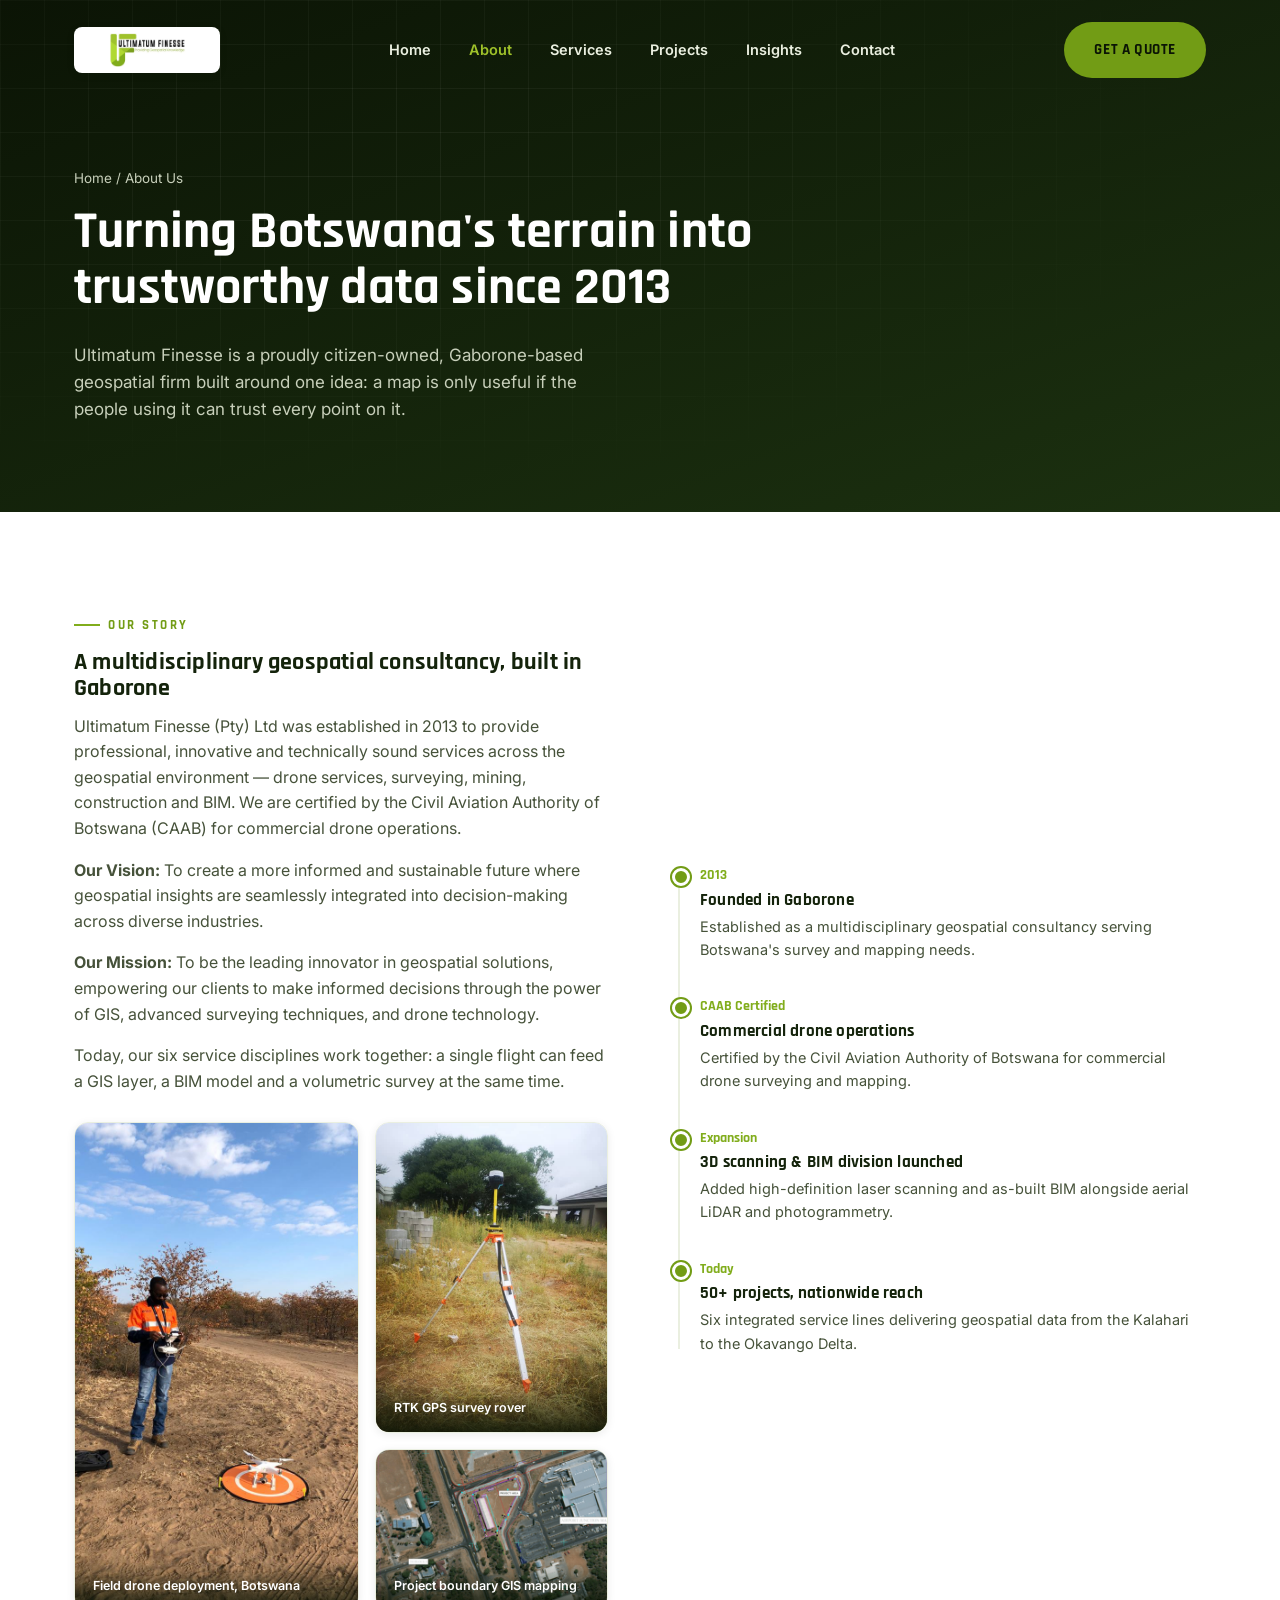
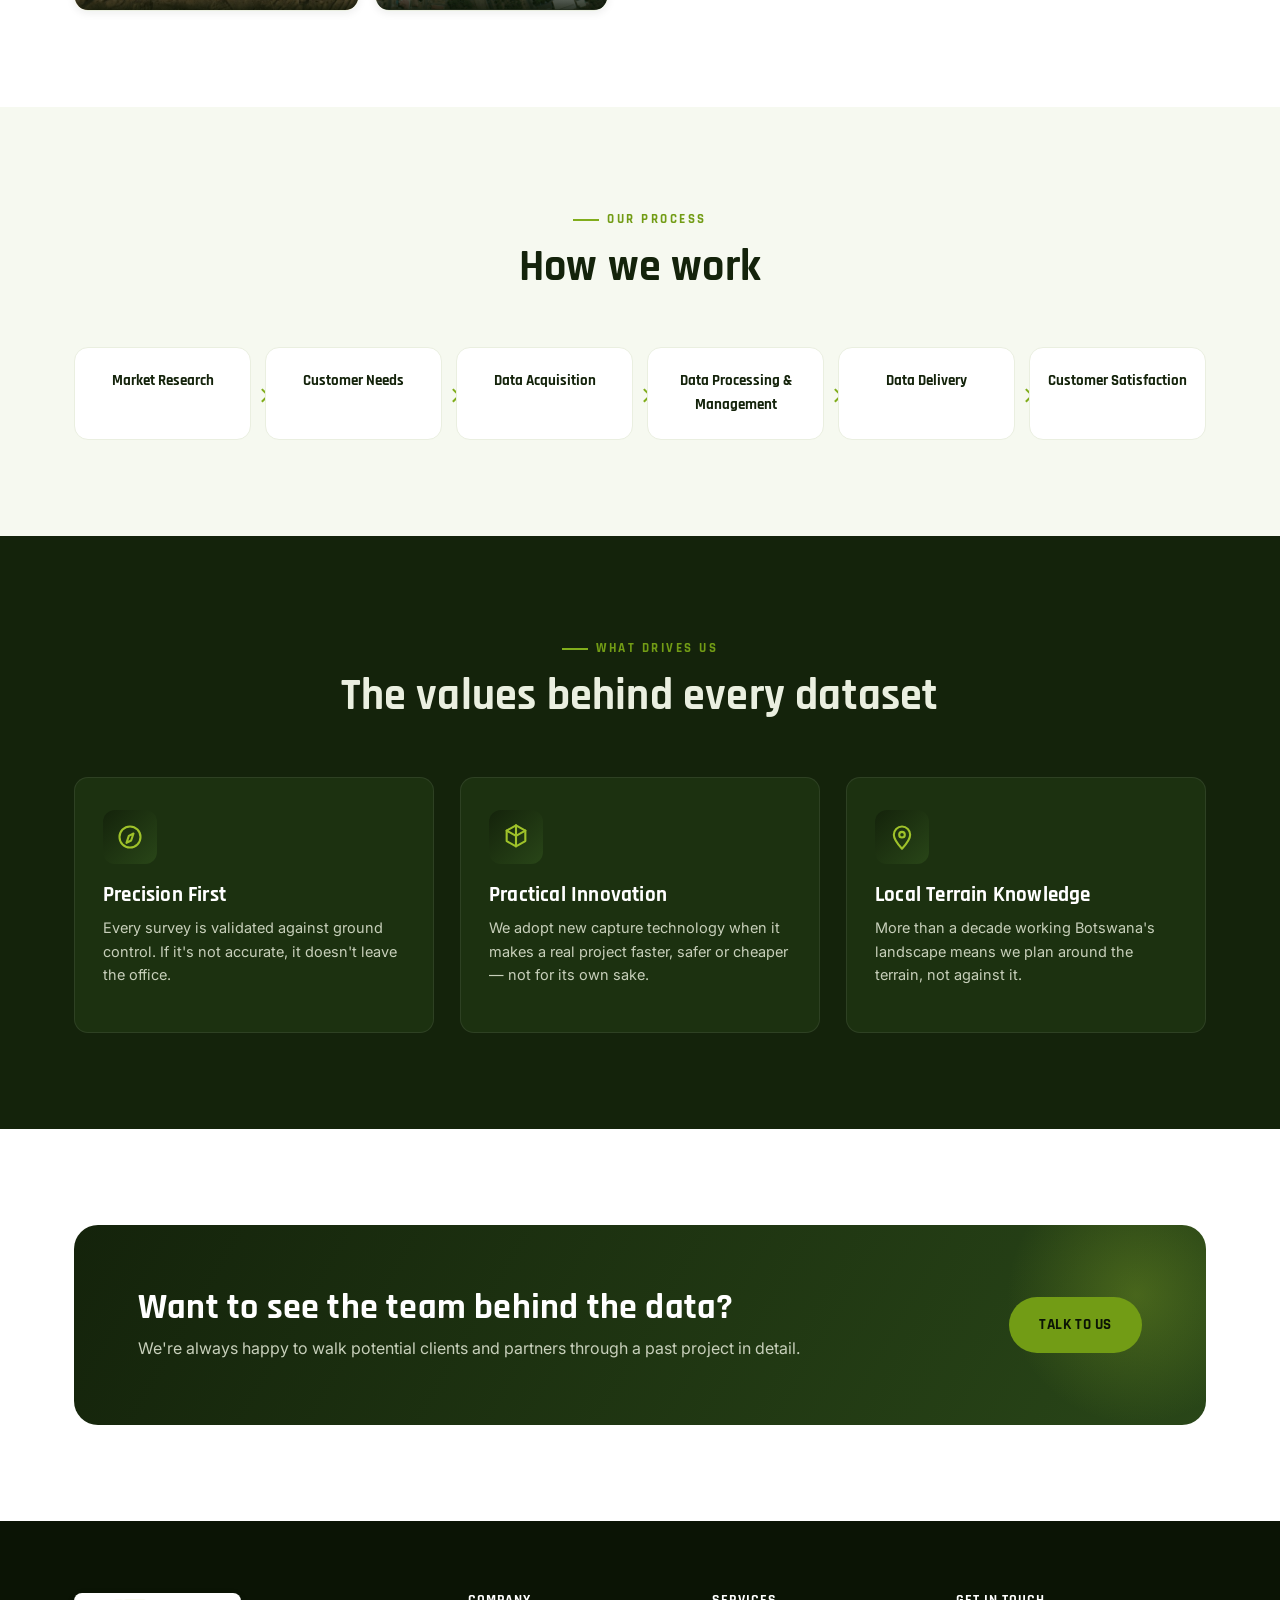
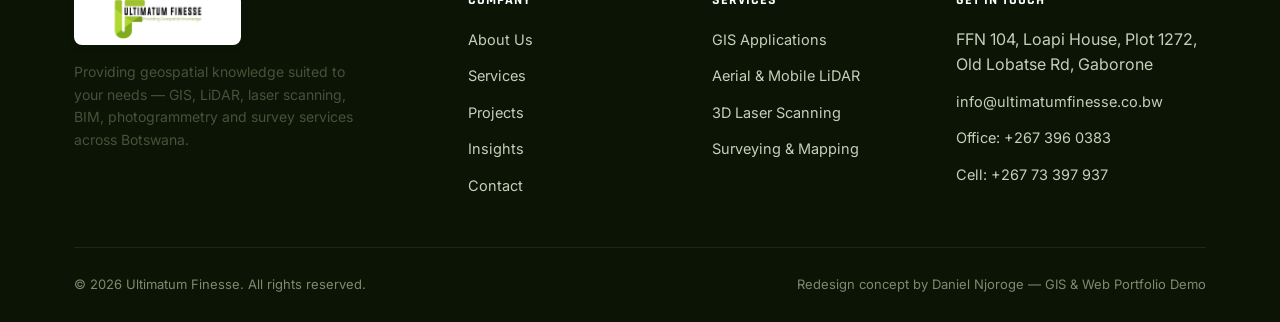
==== about.html @ 8182e6b3 "Rebrand to green/white and replace sample data with real company content - Palette re-mapped to gree" ====
<!DOCTYPE html>
<html lang="en">
<head>
<meta charset="UTF-8">
<meta name="viewport" content="width=device-width, initial-scale=1">
<link rel="icon" href="assets/logo-mark.jpg" type="image/jpeg">
<title>About Us — Ultimatum Finesse</title>
<meta name="description" content="15 years of geospatial expertise in Botswana. Learn about Ultimatum Finesse's mission, values and milestones.">
<link rel="preconnect" href="https://fonts.googleapis.com">
<link href="https://fonts.googleapis.com/css2?family=Rajdhani:wght@600;700&family=Inter:wght@400;500;600;700&display=swap" rel="stylesheet">
<link rel="stylesheet" href="css/style.css">
</head>
<body>

<header class="site-header">
  <div class="container">
    <a href="index.html" class="brand">
      <span class="brand-logo-badge"><img src="assets/logo-full.jpg" alt="Ultimatum Finesse — Providing Geospatial Knowledge"></span>
    </a>
    <nav class="main-nav">
      <ul>
        <li><a href="index.html">Home</a></li>
        <li><a href="about.html" class="active">About</a></li>
        <li><a href="services.html">Services</a></li>
        <li><a href="projects.html">Projects</a></li>
        <li><a href="insights.html">Insights</a></li>
        <li><a href="contact.html">Contact</a></li>
      </ul>
    </nav>
    <div class="header-actions">
      <a href="contact.html" class="btn btn-primary">Get a Quote</a>
      <button class="nav-toggle" aria-label="Toggle menu"><span></span></button>
    </div>
  </div>
</header>

<section class="page-hero">
  <div class="container">
    <div class="breadcrumb"><a href="index.html">Home</a> / About Us</div>
    <h1>Turning Botswana's terrain into trustworthy data since 2013</h1>
    <p>Ultimatum Finesse is a proudly citizen-owned, Gaborone-based geospatial firm built around one idea: a map is only useful if the people using it can trust every point on it.</p>
  </div>
</section>

<section class="section">
  <div class="container">
    <div class="about-grid">
      <div class="reveal">
        <div class="eyebrow">Our Story</div>
        <h2>A multidisciplinary geospatial consultancy, built in Gaborone</h2>
        <p>Ultimatum Finesse (Pty) Ltd was established in 2013 to provide professional, innovative and technically sound services across the geospatial environment — drone services, surveying, mining, construction and BIM. We are certified by the Civil Aviation Authority of Botswana (CAAB) for commercial drone operations.</p>
        <p><strong>Our Vision:</strong> To create a more informed and sustainable future where geospatial insights are seamlessly integrated into decision-making across diverse industries.</p>
        <p><strong>Our Mission:</strong> To be the leading innovator in geospatial solutions, empowering our clients to make informed decisions through the power of GIS, advanced surveying techniques, and drone technology.</p>
        <p>Today, our six service disciplines work together: a single flight can feed a GIS layer, a BIM model and a volumetric survey at the same time.</p>
        <div class="about-photo-grid">
          <div class="photo-frame"><img src="assets/drone-services.jpg" alt="Ultimatum Finesse technician preparing a drone survey in the field"><span class="photo-caption">Field drone deployment, Botswana</span></div>
          <div class="photo-frame"><img src="assets/gps-surveying.jpg" alt="RTK GPS survey equipment on site"><span class="photo-caption">RTK GPS survey rover</span></div>
          <div class="photo-frame"><img src="assets/bim-diagram.png" alt="Annotated GIS project boundary map"><span class="photo-caption">Project boundary GIS mapping</span></div>
        </div>
      </div>
      <div class="timeline reveal">
        <div class="timeline-item">
          <div class="timeline-year">2013</div>
          <h4>Founded in Gaborone</h4>
          <p>Established as a multidisciplinary geospatial consultancy serving Botswana's survey and mapping needs.</p>
        </div>
        <div class="timeline-item">
          <div class="timeline-year">CAAB Certified</div>
          <h4>Commercial drone operations</h4>
          <p>Certified by the Civil Aviation Authority of Botswana for commercial drone surveying and mapping.</p>
        </div>
        <div class="timeline-item">
          <div class="timeline-year">Expansion</div>
          <h4>3D scanning &amp; BIM division launched</h4>
          <p>Added high-definition laser scanning and as-built BIM alongside aerial LiDAR and photogrammetry.</p>
        </div>
        <div class="timeline-item">
          <div class="timeline-year">Today</div>
          <h4>50+ projects, nationwide reach</h4>
          <p>Six integrated service lines delivering geospatial data from the Kalahari to the Okavango Delta.</p>
        </div>
      </div>
    </div>
  </div>
</section>

<section class="section section--alt">
  <div class="container">
    <div class="section-head center reveal">
      <div class="eyebrow" style="justify-content:center">Our Process</div>
      <h2>How we work</h2>
    </div>
    <div class="process-strip reveal">
      <div class="process-step">Market Research</div>
      <div class="process-step">Customer Needs</div>
      <div class="process-step">Data Acquisition</div>
      <div class="process-step">Data Processing &amp; Management</div>
      <div class="process-step">Data Delivery</div>
      <div class="process-step">Customer Satisfaction</div>
    </div>
  </div>
</section>

<section class="section section--dark">
  <div class="container">
    <div class="section-head center reveal">
      <div class="eyebrow" style="justify-content:center">What Drives Us</div>
      <h2>The values behind every dataset</h2>
    </div>
    <div class="services-grid reveal">
      <div class="service-card" style="background:var(--navy-800); border-color:rgba(255,255,255,0.08);">
        <div class="service-icon"><svg viewBox="0 0 24 24" fill="none" stroke="currentColor" stroke-width="1.8" stroke-linecap="round" stroke-linejoin="round"><circle cx="12" cy="12" r="9"/><path d="M15 9l-2 6-4 2 2-6z"/></svg></div>
        <h3 style="color:#fff">Precision First</h3>
        <p style="color:var(--slate-300)">Every survey is validated against ground control. If it's not accurate, it doesn't leave the office.</p>
      </div>
      <div class="service-card" style="background:var(--navy-800); border-color:rgba(255,255,255,0.08);">
        <div class="service-icon"><svg viewBox="0 0 24 24" fill="none" stroke="currentColor" stroke-width="1.8" stroke-linecap="round" stroke-linejoin="round"><path d="M12 2l8 4.5v9L12 20l-8-4.5v-9z"/><path d="M12 2v18M4 6.5l8 4.5 8-4.5"/></svg></div>
        <h3 style="color:#fff">Practical Innovation</h3>
        <p style="color:var(--slate-300)">We adopt new capture technology when it makes a real project faster, safer or cheaper — not for its own sake.</p>
      </div>
      <div class="service-card" style="background:var(--navy-800); border-color:rgba(255,255,255,0.08);">
        <div class="service-icon"><svg viewBox="0 0 24 24" fill="none" stroke="currentColor" stroke-width="1.8" stroke-linecap="round" stroke-linejoin="round"><path d="M12 22s7-7.58 7-12a7 7 0 1 0-14 0c0 4.42 7 12 7 12z"/><circle cx="12" cy="10" r="2.4"/></svg></div>
        <h3 style="color:#fff">Local Terrain Knowledge</h3>
        <p style="color:var(--slate-300)">More than a decade working Botswana's landscape means we plan around the terrain, not against it.</p>
      </div>
    </div>
  </div>
</section>

<section class="section">
  <div class="container">
    <div class="cta-band reveal">
      <div>
        <h2>Want to see the team behind the data?</h2>
        <p>We're always happy to walk potential clients and partners through a past project in detail.</p>
      </div>
      <div class="cta-band-actions">
        <a href="contact.html" class="btn btn-primary">Talk to Us</a>
      </div>
    </div>
  </div>
</section>

<footer class="site-footer">
  <div class="container">
    <div class="footer-grid">
      <div class="footer-brand">
        <a href="index.html" class="brand" style="margin-bottom:16px;">
          <span class="brand-logo-badge"><img src="assets/logo-full.jpg" alt="Ultimatum Finesse — Providing Geospatial Knowledge"></span>
        </a>
        <p>Providing geospatial knowledge suited to your needs — GIS, LiDAR, laser scanning, BIM, photogrammetry and survey services across Botswana.</p>
      </div>
      <div class="footer-col">
        <h4>Company</h4>
        <ul>
          <li><a href="about.html">About Us</a></li>
          <li><a href="services.html">Services</a></li>
          <li><a href="projects.html">Projects</a></li>
          <li><a href="insights.html">Insights</a></li>
          <li><a href="contact.html">Contact</a></li>
        </ul>
      </div>
      <div class="footer-col">
        <h4>Services</h4>
        <ul>
          <li><a href="services.html#gis">GIS Applications</a></li>
          <li><a href="services.html#lidar">Aerial &amp; Mobile LiDAR</a></li>
          <li><a href="services.html#scan3d">3D Laser Scanning</a></li>
          <li><a href="services.html#survey">Surveying &amp; Mapping</a></li>
        </ul>
      </div>
      <div class="footer-col">
        <h4>Get in Touch</h4>
        <ul>
          <li>FFN 104, Loapi House, Plot 1272,<br>Old Lobatse Rd, Gaborone</li>
          <li><a href="mailto:info@ultimatumfinesse.co.bw">info@ultimatumfinesse.co.bw</a></li>
          <li><a href="tel:+2673960383">Office: +267 396 0383</a></li>
          <li><a href="tel:+26773397937">Cell: +267 73 397 937</a></li>
        </ul>
      </div>
    </div>
    <div class="footer-bottom">
      <span>&copy; 2026 Ultimatum Finesse. All rights reserved.</span>
      <span>Redesign concept by Daniel Njoroge — GIS &amp; Web Portfolio Demo</span>
    </div>
  </div>
</footer>

<script src="js/main.js"></script>
</body>
</html>
---- css/style.css ----
/* ============================================================
   Ultimatum Finesse — Redesign
   Design system: navy / emerald / amber, Rajdhani + Inter
   ============================================================ */

:root {
  /* Brand palette: greens sampled from the Ultimatum Finesse logo
     (#81ad1c / #9fc22a / #b0d932) on a white base. Token names kept
     from the first iteration so components don't need re-wiring. */
  --navy-950: #0b1405;
  --navy-900: #14230b;
  --navy-800: #1c3110;
  --navy-700: #294618;
  --navy-600: #375c21;
  --emerald-500: #729c15;
  --emerald-400: #9fc22a;
  --emerald-300: #cfe873;
  --amber-500: #81ad1c;
  --amber-400: #b0d932;
  --slate-50: #f6f9f0;
  --slate-100: #eaefe0;
  --slate-300: #c7cfba;
  --slate-500: #7e8a6e;
  --slate-700: #46523a;
  --white: #ffffff;

  --font-display: "Rajdhani", sans-serif;
  --font-body: "Inter", sans-serif;

  --shadow-sm: 0 2px 8px rgba(11, 20, 5, 0.08);
  --shadow-md: 0 8px 30px rgba(11, 20, 5, 0.12);
  --shadow-lg: 0 20px 60px rgba(11, 20, 5, 0.22);

  --radius: 14px;
  --container: 1180px;
}

* { box-sizing: border-box; }
html { scroll-behavior: smooth; }

body {
  margin: 0;
  font-family: var(--font-body);
  color: var(--navy-900);
  background: var(--white);
  line-height: 1.6;
  -webkit-font-smoothing: antialiased;
}

h1, h2, h3, h4, .display {
  font-family: var(--font-display);
  font-weight: 700;
  line-height: 1.08;
  margin: 0 0 0.5em;
  letter-spacing: 0.2px;
}

p { margin: 0 0 1em; color: var(--slate-700); }
a { color: inherit; text-decoration: none; }
img { max-width: 100%; display: block; }
ul { padding: 0; margin: 0; list-style: none; }
button { font-family: inherit; cursor: pointer; }

.container {
  width: 100%;
  max-width: var(--container);
  margin: 0 auto;
  padding: 0 24px;
}

.eyebrow {
  display: inline-flex;
  align-items: center;
  gap: 8px;
  font-family: var(--font-display);
  font-weight: 700;
  font-size: 13px;
  letter-spacing: 2.5px;
  text-transform: uppercase;
  color: var(--emerald-500);
  margin-bottom: 14px;
}
.eyebrow::before {
  content: "";
  width: 26px;
  height: 2px;
  background: var(--amber-500);
  display: inline-block;
}

.section {
  padding: 96px 0;
}
.section--tight { padding: 64px 0; }
.section--dark {
  background: var(--navy-900);
  color: var(--slate-100);
}
.section--dark p { color: var(--slate-300); }
.section--alt { background: var(--slate-50); }

.section-head {
  max-width: 640px;
  margin-bottom: 56px;
}
.section-head.center { margin-left: auto; margin-right: auto; text-align: center; }
.section-head h2 { font-size: clamp(30px, 3.6vw, 44px); }

/* Buttons */
.btn {
  display: inline-flex;
  align-items: center;
  gap: 10px;
  padding: 14px 28px;
  border-radius: 999px;
  font-family: var(--font-display);
  font-weight: 700;
  font-size: 15px;
  letter-spacing: 0.6px;
  text-transform: uppercase;
  border: 2px solid transparent;
  transition: all 0.25s ease;
  white-space: nowrap;
}
.btn-primary {
  background: var(--emerald-500);
  color: var(--navy-950);
}
.btn-primary:hover { background: var(--amber-500); transform: translateY(-2px); box-shadow: var(--shadow-md); }
.btn-outline {
  border-color: rgba(255,255,255,0.35);
  color: var(--white);
}
.btn-outline:hover { border-color: var(--emerald-400); color: var(--emerald-400); }
.btn-dark {
  border-color: var(--navy-900);
  color: var(--navy-900);
}
.btn-dark:hover { background: var(--navy-900); color: var(--white); }
.btn-block { width: 100%; justify-content: center; }
.btn svg { width: 18px; height: 18px; }

/* ============ HEADER ============ */
.site-header {
  position: fixed;
  top: 0;
  left: 0;
  right: 0;
  z-index: 1000;
  padding: 22px 0;
  transition: all 0.3s ease;
}
.site-header.is-scrolled {
  background: rgba(20, 35, 11, 0.92);
  backdrop-filter: blur(10px);
  padding: 14px 0;
  box-shadow: 0 4px 24px rgba(0,0,0,0.18);
}
.site-header .container {
  display: flex;
  align-items: center;
  justify-content: space-between;
}
.brand {
  display: flex;
  align-items: center;
  gap: 12px;
  font-family: var(--font-display);
  color: var(--white);
  font-size: 22px;
  font-weight: 700;
  letter-spacing: 0.5px;
}
.brand-mark {
  width: 42px;
  height: 42px;
  border-radius: 10px;
  background: linear-gradient(135deg, var(--emerald-400), var(--navy-700));
  display: flex;
  align-items: center;
  justify-content: center;
}
.brand-mark svg { width: 24px; height: 24px; }
.brand-logo-badge {
  background: var(--white);
  border-radius: 8px;
  padding: 6px 12px;
  display: flex;
  align-items: center;
  box-shadow: var(--shadow-sm);
}
.brand-logo-badge img { height: 34px; width: auto; display: block; }
.footer-brand .brand-logo-badge img { height: 40px; }
.brand span.sub {
  display: block;
  font-family: var(--font-body);
  font-weight: 500;
  font-size: 10.5px;
  letter-spacing: 1.6px;
  text-transform: uppercase;
  color: var(--emerald-300);
}

.main-nav ul { display: flex; gap: 6px; align-items: center; }
.main-nav a {
  color: var(--slate-100);
  font-weight: 600;
  font-size: 14.5px;
  padding: 10px 16px;
  border-radius: 8px;
  transition: color 0.2s, background 0.2s;
}
.main-nav a:hover { color: var(--emerald-400); background: rgba(255,255,255,0.06); }
.main-nav a.active { color: var(--emerald-400); }

.header-actions { display: flex; align-items: center; gap: 18px; }
.nav-toggle {
  display: none;
  background: none;
  border: none;
  width: 40px;
  height: 40px;
  position: relative;
}
.nav-toggle span, .nav-toggle::before, .nav-toggle::after {
  content: "";
  position: absolute;
  left: 9px;
  right: 9px;
  height: 2px;
  background: var(--white);
  transition: 0.25s ease;
}
.nav-toggle::before { top: 13px; }
.nav-toggle span { top: 19px; }
.nav-toggle::after { top: 25px; }
.nav-toggle.is-open::before { top: 19px; transform: rotate(45deg); }
.nav-toggle.is-open::after { top: 19px; transform: rotate(-45deg); }
.nav-toggle.is-open span { opacity: 0; }

/* ============ HERO ============ */
.hero {
  position: relative;
  min-height: 100vh;
  display: flex;
  align-items: center;
  background: radial-gradient(circle at 82% 18%, rgba(159,194,42,0.22), transparent 45%),
              radial-gradient(circle at 8% 90%, rgba(176,217,50,0.12), transparent 40%),
              linear-gradient(160deg, var(--navy-950) 0%, var(--navy-900) 55%, var(--navy-800) 100%);
  color: var(--white);
  overflow: hidden;
  padding-top: 120px;
}
.hero::before {
  content: "";
  position: absolute;
  inset: 0;
  background-image:
    linear-gradient(rgba(255,255,255,0.045) 1px, transparent 1px),
    linear-gradient(90deg, rgba(255,255,255,0.045) 1px, transparent 1px);
  background-size: 44px 44px;
  mask-image: radial-gradient(ellipse at 60% 40%, black 10%, transparent 72%);
  pointer-events: none;
}
.hero-grid {
  position: relative;
  z-index: 1;
  display: grid;
  grid-template-columns: 1.1fr 0.9fr;
  gap: 48px;
  align-items: center;
  padding-bottom: 64px;
}
.hero h1 {
  font-size: clamp(38px, 5.2vw, 68px);
  margin-bottom: 22px;
}
.hero h1 .accent { color: var(--emerald-400); }
.hero-lede {
  font-size: 18px;
  color: var(--slate-300);
  max-width: 520px;
  margin-bottom: 34px;
}
.hero-actions { display: flex; gap: 16px; flex-wrap: wrap; margin-bottom: 44px; }
.hero-badges { display: flex; gap: 28px; flex-wrap: wrap; }
.hero-badge { display: flex; align-items: center; gap: 10px; font-size: 13.5px; color: var(--slate-300); }
.hero-badge svg { width: 20px; height: 20px; color: var(--emerald-400); flex-shrink: 0; }

.hero-panel {
  position: relative;
  border-radius: 20px;
  overflow: hidden;
  border: 1px solid rgba(255,255,255,0.12);
  box-shadow: var(--shadow-lg);
  background: var(--navy-800);
}
.hero-panel .map-embed { height: 460px; }
.hero-panel-tag {
  position: absolute;
  top: 16px;
  left: 16px;
  z-index: 500;
  background: rgba(11,20,5,0.78);
  backdrop-filter: blur(6px);
  color: var(--white);
  font-family: var(--font-display);
  font-weight: 700;
  font-size: 12.5px;
  letter-spacing: 1.2px;
  text-transform: uppercase;
  padding: 8px 14px;
  border-radius: 999px;
  display: flex;
  align-items: center;
  gap: 8px;
}
.pulse-dot {
  width: 8px; height: 8px; border-radius: 50%; background: var(--emerald-400);
  box-shadow: 0 0 0 0 rgba(176,217,50,0.7);
  animation: pulse 1.8s infinite;
}
@keyframes pulse {
  0% { box-shadow: 0 0 0 0 rgba(176,217,50,0.6); }
  70% { box-shadow: 0 0 0 10px rgba(176,217,50,0); }
  100% { box-shadow: 0 0 0 0 rgba(176,217,50,0); }
}

/* ============ STATS ============ */
.stats-bar {
  background: var(--navy-800);
  border-top: 1px solid rgba(255,255,255,0.08);
  color: var(--white);
}
.stats-grid {
  display: grid;
  grid-template-columns: repeat(4, 1fr);
  gap: 24px;
  padding: 44px 0;
}
.stat { text-align: center; }
.stat-num {
  font-family: var(--font-display);
  font-size: clamp(32px, 4vw, 46px);
  font-weight: 700;
  color: var(--emerald-400);
}
.stat-label {
  font-size: 13px;
  letter-spacing: 0.8px;
  text-transform: uppercase;
  color: var(--slate-300);
  font-weight: 600;
}

/* ============ SERVICES GRID ============ */
.services-grid {
  display: grid;
  grid-template-columns: repeat(3, 1fr);
  gap: 26px;
}
.service-card {
  background: var(--white);
  border: 1px solid var(--slate-100);
  border-radius: var(--radius);
  padding: 32px 28px;
  transition: transform 0.25s ease, box-shadow 0.25s ease, border-color 0.25s ease;
}
.service-card:hover {
  transform: translateY(-6px);
  box-shadow: var(--shadow-md);
  border-color: transparent;
}
.service-icon {
  width: 54px;
  height: 54px;
  border-radius: 12px;
  background: linear-gradient(135deg, var(--navy-900), var(--navy-700));
  display: flex;
  align-items: center;
  justify-content: center;
  margin-bottom: 20px;
}
.service-icon svg { width: 28px; height: 28px; color: var(--emerald-400); }
.service-card h3 { font-size: 21px; margin-bottom: 10px; }
.service-card p { font-size: 14.5px; margin-bottom: 14px; }
.tag-row { display: flex; flex-wrap: wrap; gap: 6px; }
.tag {
  font-size: 11.5px;
  font-weight: 600;
  padding: 4px 10px;
  border-radius: 999px;
  background: var(--slate-100);
  color: var(--slate-700);
}
.service-link {
  display: inline-flex;
  align-items: center;
  gap: 6px;
  margin-top: 16px;
  font-family: var(--font-display);
  font-weight: 700;
  font-size: 13.5px;
  letter-spacing: 0.6px;
  text-transform: uppercase;
  color: var(--navy-900);
}
.service-card:hover .service-link { color: var(--emerald-500); }
.service-link svg { width: 15px; height: 15px; transition: transform 0.2s; }
.service-card:hover .service-link svg { transform: translateX(4px); }

/* Detailed service rows (services.html) */
.service-detail {
  display: grid;
  grid-template-columns: 100px 1fr 220px;
  gap: 32px;
  padding: 44px 0;
  border-bottom: 1px solid var(--slate-100);
  align-items: center;
}
.service-detail:last-child { border-bottom: none; }
.service-detail-icon {
  width: 76px;
  height: 76px;
  border-radius: 16px;
  background: var(--navy-900);
  display: flex;
  align-items: center;
  justify-content: center;
}
.service-detail-icon svg { width: 38px; height: 38px; color: var(--emerald-400); }
.service-detail-photo {
  height: 150px;
  border-radius: 12px;
  overflow: hidden;
  border: 1px solid var(--slate-100);
}
.service-detail-photo img { width: 100%; height: 100%; object-fit: cover; display: block; }
.service-detail h3 { font-size: 26px; margin-bottom: 8px; }
.service-detail .index-no {
  font-family: var(--font-display);
  font-size: 13px;
  color: var(--amber-500);
  font-weight: 700;
  letter-spacing: 1px;
}

/* ============ CLIENTS ============ */
.clients-strip {
  display: flex;
  flex-wrap: wrap;
  gap: 14px;
  justify-content: center;
}
.client-chip {
  padding: 14px 26px;
  border-radius: 999px;
  background: var(--white);
  border: 1px solid var(--slate-100);
  font-family: var(--font-display);
  font-weight: 700;
  letter-spacing: 0.5px;
  color: var(--navy-700);
  font-size: 15px;
}
.client-logos {
  display: grid;
  grid-template-columns: repeat(4, 1fr);
  gap: 20px;
}
.client-logo-card {
  height: 110px;
  background: var(--white);
  border: 1px solid var(--slate-100);
  border-radius: var(--radius);
  display: flex;
  align-items: center;
  justify-content: center;
  padding: 20px 24px;
  transition: transform 0.25s ease, box-shadow 0.25s ease;
}
.client-logo-card:hover { transform: translateY(-4px); box-shadow: var(--shadow-md); }
.client-logo-card img {
  max-width: 100%;
  max-height: 100%;
  object-fit: contain;
}

/* ============ REAL PHOTOGRAPHY ============ */
.photo-frame {
  border-radius: var(--radius);
  overflow: hidden;
  border: 1px solid var(--slate-100);
  box-shadow: var(--shadow-sm);
  position: relative;
}
.photo-frame img {
  width: 100%;
  height: 100%;
  object-fit: cover;
  display: block;
}
.photo-caption {
  position: absolute;
  left: 0; right: 0; bottom: 0;
  padding: 14px 18px;
  background: linear-gradient(0deg, rgba(11,20,5,0.85), transparent);
  color: var(--white);
  font-size: 12.5px;
  font-weight: 600;
}

.about-photo-grid {
  display: grid;
  grid-template-columns: 1.1fr 0.9fr;
  gap: 16px;
  margin-top: 28px;
}
.about-photo-grid .photo-frame:first-child { grid-row: span 2; height: 100%; min-height: 340px; }
.about-photo-grid .photo-frame:last-child { height: 162px; }

.gallery-grid {
  display: grid;
  grid-template-columns: repeat(4, 1fr);
  gap: 18px;
}
.gallery-grid .photo-frame { aspect-ratio: 4 / 3; }

/* ============ PARTNER STORIES ============ */
.partner-stories-grid {
  display: grid;
  grid-template-columns: repeat(2, 1fr);
  gap: 24px;
}
.partner-story-card {
  background: var(--white);
  border: 1px solid var(--slate-100);
  border-radius: var(--radius);
  padding: 32px;
  display: flex;
  gap: 22px;
  transition: transform 0.25s ease, box-shadow 0.25s ease;
}
.partner-story-card:hover { transform: translateY(-4px); box-shadow: var(--shadow-md); }
.partner-story-logo {
  width: 84px;
  height: 84px;
  flex-shrink: 0;
  border-radius: 12px;
  border: 1px solid var(--slate-100);
  display: flex;
  align-items: center;
  justify-content: center;
  padding: 10px;
}
.partner-story-logo img { max-width: 100%; max-height: 100%; object-fit: contain; }
.partner-story-body h3 { font-size: 18px; margin-bottom: 4px; }
.partner-story-sector {
  display: inline-block;
  font-family: var(--font-display);
  font-weight: 700;
  font-size: 11px;
  letter-spacing: 0.8px;
  text-transform: uppercase;
  color: var(--emerald-500);
  margin-bottom: 10px;
}
.partner-story-body p { font-size: 14px; margin: 0; }
.partner-note {
  font-size: 12.5px;
  color: var(--slate-500);
  margin-top: 18px;
}

/* ============ INSIGHTS / BLOG ============ */
.articles-grid {
  display: grid;
  grid-template-columns: repeat(3, 1fr);
  gap: 26px;
}
.article-card {
  background: var(--white);
  border: 1px solid var(--slate-100);
  border-radius: var(--radius);
  overflow: hidden;
  transition: transform 0.25s ease, box-shadow 0.25s ease;
  display: flex;
  flex-direction: column;
}
.article-card:hover { transform: translateY(-6px); box-shadow: var(--shadow-md); }
.article-thumb {
  height: 170px;
  display: flex;
  align-items: center;
  justify-content: center;
  position: relative;
}
.article-thumb svg { width: 40px; height: 40px; color: rgba(255,255,255,0.85); }
.article-body { padding: 26px 26px 28px; }
.article-cat {
  display: inline-block;
  font-family: var(--font-display);
  font-weight: 700;
  font-size: 11.5px;
  letter-spacing: 0.8px;
  text-transform: uppercase;
  color: var(--emerald-500);
  margin-bottom: 10px;
}
.article-card h3 { font-size: 19px; margin-bottom: 10px; }
.article-card p { font-size: 14px; margin-bottom: 16px; }
.article-meta {
  display: flex;
  align-items: center;
  gap: 8px;
  font-size: 12.5px;
  color: var(--slate-500);
  font-weight: 600;
  border-top: 1px solid var(--slate-100);
  padding-top: 14px;
  margin-top: auto;
}
.article-meta svg { width: 14px; height: 14px; }
.article-featured {
  display: grid;
  grid-template-columns: 1.1fr 1fr;
  gap: 40px;
  align-items: center;
  background: var(--navy-900);
  border-radius: 24px;
  padding: 48px;
  margin-bottom: 56px;
  color: var(--white);
}
.article-featured p { color: var(--slate-300); }
.article-featured .photo-frame { height: 320px; }

/* ============ MAP / PROJECTS ============ */
.map-toolbar {
  display: flex;
  flex-wrap: wrap;
  gap: 10px;
  margin-bottom: 22px;
}
.map-filter {
  padding: 9px 18px;
  border-radius: 999px;
  border: 1.5px solid var(--slate-100);
  background: var(--white);
  font-weight: 600;
  font-size: 13.5px;
  color: var(--slate-700);
  transition: all 0.2s ease;
}
.map-filter:hover { border-color: var(--emerald-400); color: var(--navy-900); }
.map-filter.active {
  background: var(--navy-900);
  border-color: var(--navy-900);
  color: var(--white);
}
.map-embed {
  width: 100%;
  height: 560px;
  border-radius: var(--radius);
  overflow: hidden;
  border: 1px solid var(--slate-100);
  box-shadow: var(--shadow-sm);
}
.map-legend {
  display: flex;
  flex-wrap: wrap;
  gap: 18px;
  margin-top: 18px;
  font-size: 13px;
  color: var(--slate-700);
}
.map-legend span { display: flex; align-items: center; gap: 8px; }
.legend-dot { width: 11px; height: 11px; border-radius: 50%; display: inline-block; }

.leaflet-popup-content-wrapper { border-radius: 10px; }
.popup-card { font-family: var(--font-body); min-width: 190px; }
.popup-card .cat {
  font-family: var(--font-display);
  font-size: 11px;
  font-weight: 700;
  letter-spacing: 0.8px;
  text-transform: uppercase;
  color: var(--emerald-500);
  margin-bottom: 4px;
  display: block;
}
.popup-card h4 { margin: 0 0 6px; font-size: 15px; color: var(--navy-900); }
.popup-card p { margin: 0; font-size: 12.5px; color: var(--slate-700); }

/* ============ ABOUT ============ */
.about-grid {
  display: grid;
  grid-template-columns: 1fr 1fr;
  gap: 64px;
  align-items: center;
}
.value-list { display: grid; gap: 20px; margin-top: 8px; }
.value-item { display: flex; gap: 16px; align-items: flex-start; }
.value-icon {
  width: 44px; height: 44px; border-radius: 10px;
  background: var(--slate-100);
  display: flex; align-items: center; justify-content: center;
  flex-shrink: 0;
}
.value-icon svg { width: 22px; height: 22px; color: var(--emerald-500); }
.value-item h4 { margin-bottom: 4px; font-size: 17px; }
.value-item p { font-size: 14.5px; margin: 0; }

.timeline { position: relative; padding-left: 28px; }
.timeline::before {
  content: ""; position: absolute; left: 6px; top: 6px; bottom: 6px; width: 2px;
  background: var(--slate-100);
}
.timeline-item { position: relative; padding-bottom: 34px; }
.timeline-item:last-child { padding-bottom: 0; }
.timeline-item::before {
  content: ""; position: absolute; left: -28px; top: 4px; width: 12px; height: 12px;
  border-radius: 50%; background: var(--emerald-500); border: 3px solid var(--white); box-shadow: 0 0 0 2px var(--emerald-500);
}
.timeline-year { font-family: var(--font-display); font-weight: 700; color: var(--amber-500); font-size: 14px; }
.timeline-item h4 { margin: 4px 0 6px; font-size: 17px; }
.timeline-item p { font-size: 14.5px; margin: 0; }

.process-strip {
  display: grid;
  grid-template-columns: repeat(6, 1fr);
  gap: 14px;
}
.process-step {
  background: var(--white);
  border: 1px solid var(--slate-100);
  border-radius: var(--radius);
  padding: 22px 16px;
  text-align: center;
  font-family: var(--font-display);
  font-weight: 700;
  font-size: 14.5px;
  color: var(--navy-900);
  position: relative;
}
.process-step:not(:last-child)::after {
  content: "";
  position: absolute;
  right: -14px;
  top: 50%;
  transform: translateY(-50%);
  width: 8px;
  height: 8px;
  border-top: 2px solid var(--amber-500);
  border-right: 2px solid var(--amber-500);
  rotate: 45deg;
  display: none;
}
@media (min-width: 981px) {
  .process-step:not(:last-child)::after { display: block; }
}

/* ============ CTA BAND ============ */
.cta-band {
  background: linear-gradient(120deg, var(--navy-900), var(--navy-700));
  color: var(--white);
  border-radius: 24px;
  padding: 64px;
  display: flex;
  align-items: center;
  justify-content: space-between;
  gap: 32px;
  flex-wrap: wrap;
  position: relative;
  overflow: hidden;
}
.cta-band::before {
  content: "";
  position: absolute;
  right: -60px; top: -60px;
  width: 260px; height: 260px;
  border-radius: 50%;
  background: radial-gradient(circle, rgba(159,194,42,0.28), transparent 70%);
}
.cta-band h2 { font-size: clamp(26px, 3vw, 36px); margin-bottom: 8px; }
.cta-band p { color: var(--slate-300); margin: 0; }
.cta-band-actions { display: flex; gap: 14px; position: relative; z-index: 1; }

/* ============ CONTACT ============ */
.contact-grid {
  display: grid;
  grid-template-columns: 0.9fr 1.1fr;
  gap: 56px;
}
.contact-card {
  background: var(--navy-900);
  color: var(--white);
  border-radius: var(--radius);
  padding: 40px;
}
.contact-card h3 { color: var(--white); }
.contact-row { display: flex; gap: 16px; padding: 18px 0; border-bottom: 1px solid rgba(255,255,255,0.1); }
.contact-row:last-of-type { border-bottom: none; }
.contact-row svg { width: 22px; height: 22px; color: var(--emerald-400); flex-shrink: 0; margin-top: 2px; }
.contact-row .label { font-size: 12px; letter-spacing: 1px; text-transform: uppercase; color: var(--slate-300); margin-bottom: 3px; }
.contact-row .value { font-weight: 600; }
.social-row { display: flex; gap: 10px; margin-top: 24px; }
.social-row a {
  width: 38px; height: 38px; border-radius: 50%;
  background: rgba(255,255,255,0.08);
  display: flex; align-items: center; justify-content: center;
  transition: background 0.2s;
}
.social-row a:hover { background: var(--emerald-500); }
.social-row svg { width: 17px; height: 17px; }

.form-field { margin-bottom: 20px; }
.form-field label {
  display: block; font-size: 13px; font-weight: 700; letter-spacing: 0.4px;
  text-transform: uppercase; color: var(--navy-700); margin-bottom: 8px;
}
.form-field input, .form-field textarea, .form-field select {
  width: 100%;
  padding: 13px 16px;
  border-radius: 10px;
  border: 1.5px solid var(--slate-100);
  background: var(--slate-50);
  font-family: inherit;
  font-size: 14.5px;
  color: var(--navy-900);
  transition: border-color 0.2s, background 0.2s;
}
.form-field input:focus, .form-field textarea:focus, .form-field select:focus {
  outline: none;
  border-color: var(--emerald-400);
  background: var(--white);
}
.form-row-2 { display: grid; grid-template-columns: 1fr 1fr; gap: 20px; }
.form-note { font-size: 12.5px; color: var(--slate-500); margin-top: 10px; }
.form-success {
  display: none;
  align-items: center;
  gap: 10px;
  background: rgba(129,173,28,0.1);
  border: 1px solid rgba(129,173,28,0.35);
  color: var(--emerald-500);
  padding: 14px 18px;
  border-radius: 10px;
  font-weight: 600;
  font-size: 14px;
  margin-bottom: 18px;
}
.form-success.show { display: flex; }
.form-success svg { width: 20px; height: 20px; flex-shrink: 0; }

/* ============ FOOTER ============ */
.site-footer {
  background: var(--navy-950);
  color: var(--slate-300);
  padding: 72px 0 28px;
}
.footer-grid {
  display: grid;
  grid-template-columns: 1.4fr 0.8fr 0.8fr 1fr;
  gap: 44px;
  padding-bottom: 48px;
  border-bottom: 1px solid rgba(255,255,255,0.08);
}
.footer-brand p { max-width: 300px; font-size: 14px; }
.footer-col h4 {
  color: var(--white);
  font-size: 14px;
  letter-spacing: 1px;
  text-transform: uppercase;
  margin-bottom: 18px;
}
.footer-col ul { display: grid; gap: 11px; }
.footer-col a { font-size: 14.5px; color: var(--slate-300); transition: color 0.2s; }
.footer-col a:hover { color: var(--emerald-400); }
.footer-bottom {
  display: flex;
  justify-content: space-between;
  align-items: center;
  padding-top: 26px;
  font-size: 13px;
  color: var(--slate-500);
  flex-wrap: wrap;
  gap: 12px;
}

/* ============ PAGE HERO (inner pages) ============ */
.page-hero {
  padding: 168px 0 72px;
  background: linear-gradient(160deg, var(--navy-950), var(--navy-800));
  color: var(--white);
  position: relative;
  overflow: hidden;
}
.page-hero::before {
  content: "";
  position: absolute; inset: 0;
  background-image: linear-gradient(rgba(255,255,255,0.05) 1px, transparent 1px), linear-gradient(90deg, rgba(255,255,255,0.05) 1px, transparent 1px);
  background-size: 44px 44px;
  mask-image: radial-gradient(ellipse at 30% 30%, black 10%, transparent 70%);
}
.page-hero .container { position: relative; z-index: 1; }
.breadcrumb { font-size: 13.5px; color: var(--slate-300); margin-bottom: 14px; }
.breadcrumb a:hover { color: var(--emerald-400); }
.page-hero h1 { font-size: clamp(34px, 4.6vw, 52px); max-width: 720px; }
.page-hero p { max-width: 560px; color: var(--slate-300); font-size: 17px; }

/* ============ REVEAL ANIMATION ============ */
.reveal { opacity: 0; transform: translateY(24px); transition: opacity 0.7s ease, transform 0.7s ease; }
.reveal.in-view { opacity: 1; transform: translateY(0); }

/* ============ RESPONSIVE ============ */
@media (max-width: 980px) {
  .hero-grid { grid-template-columns: 1fr; }
  .hero-panel .map-embed, .hero-panel { height: 340px; }
  .about-grid, .contact-grid { grid-template-columns: 1fr; }
  .services-grid, .articles-grid { grid-template-columns: repeat(2, 1fr); }
  .footer-grid { grid-template-columns: 1fr 1fr; }
  .stats-grid { grid-template-columns: repeat(2, 1fr); }
  .client-logos { grid-template-columns: repeat(3, 1fr); }
  .gallery-grid { grid-template-columns: repeat(2, 1fr); }
  .article-featured { grid-template-columns: 1fr; }
  .service-detail { grid-template-columns: 90px 1fr; }
  .service-detail-photo { grid-column: 1 / -1; order: 3; }
  .process-strip { grid-template-columns: repeat(3, 1fr); }
  .about-photo-grid { grid-template-columns: 1fr 1fr; }
}

@media (max-width: 760px) {
  .main-nav { position: fixed; top: 0; right: 0; height: 100vh; width: 78%; max-width: 320px;
    background: var(--navy-950); padding: 110px 32px 32px; transform: translateX(100%);
    transition: transform 0.3s ease; box-shadow: -12px 0 40px rgba(0,0,0,0.3); }
  .main-nav.is-open { transform: translateX(0); }
  .main-nav ul { flex-direction: column; align-items: flex-start; gap: 4px; width: 100%; }
  .main-nav a { display: block; width: 100%; padding: 14px 10px; }
  .header-actions .btn-primary { display: none; }
  .nav-toggle { display: block; }
  .services-grid, .articles-grid { grid-template-columns: 1fr; }
  .service-detail { grid-template-columns: 1fr; }
  .cta-band { flex-direction: column; text-align: center; padding: 44px 28px; }
  .cta-band-actions { justify-content: center; }
  .form-row-2 { grid-template-columns: 1fr; }
  .footer-grid { grid-template-columns: 1fr; gap: 32px; }
  .section { padding: 64px 0; }
  .client-logos { grid-template-columns: repeat(2, 1fr); }
  .gallery-grid { grid-template-columns: 1fr 1fr; }
  .about-photo-grid { grid-template-columns: 1fr; }
  .about-photo-grid .photo-frame:first-child { min-height: 220px; }
  .process-strip { grid-template-columns: 1fr 1fr; }
  .partner-stories-grid { grid-template-columns: 1fr; }
  .partner-story-card { flex-direction: column; }
  .partner-story-logo { width: 64px; height: 64px; }
}
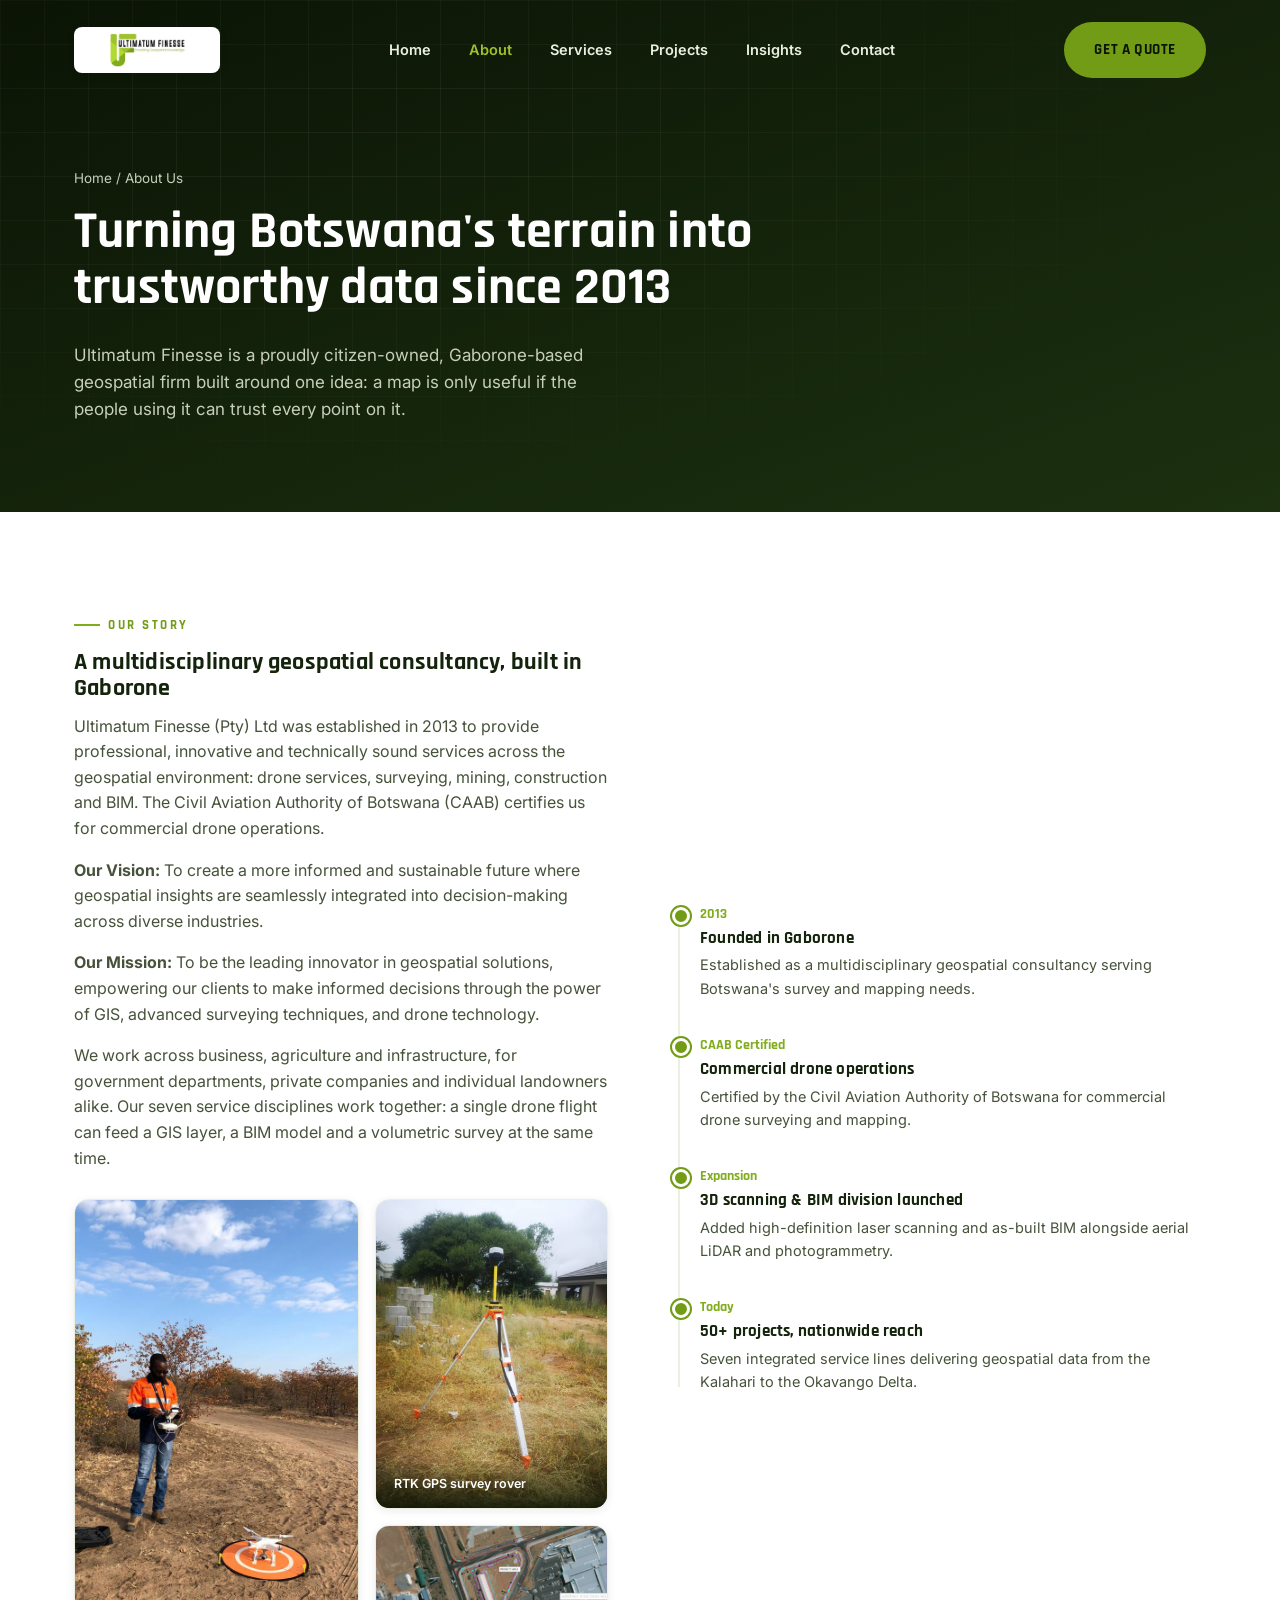
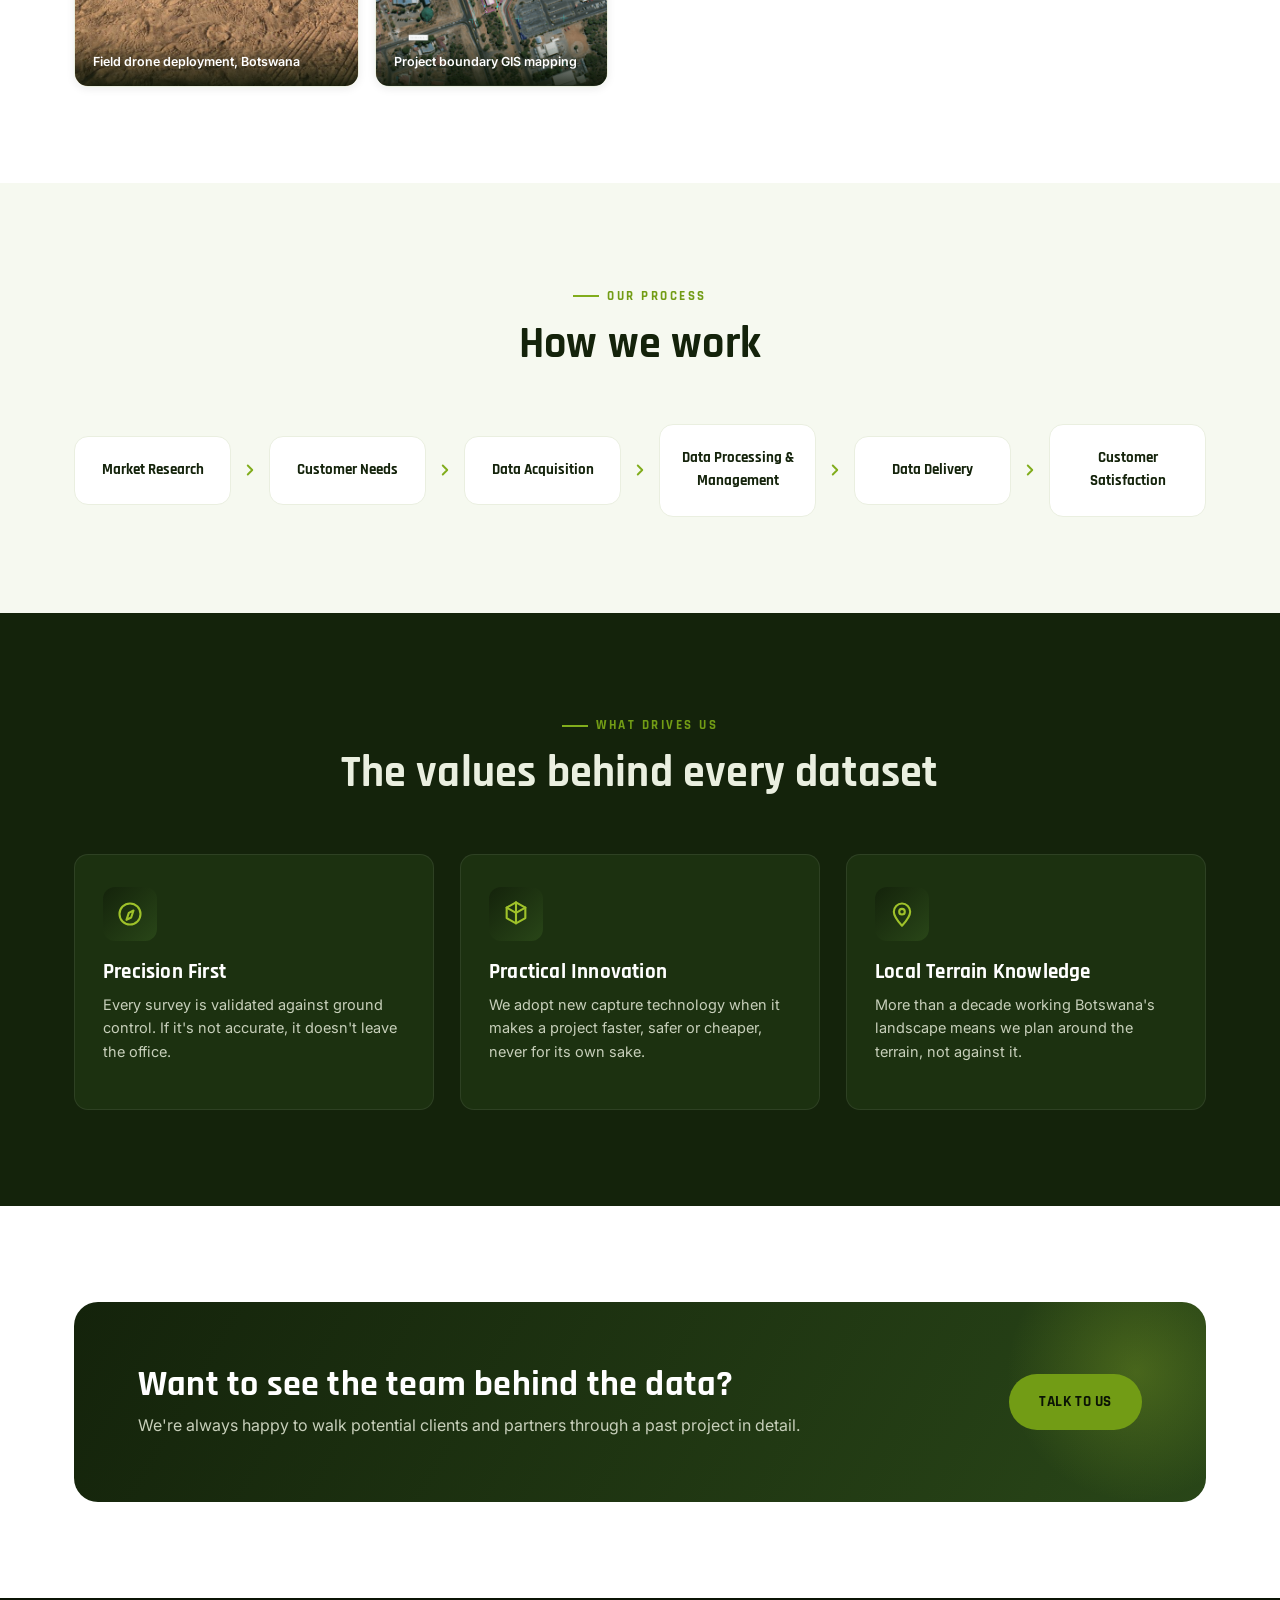
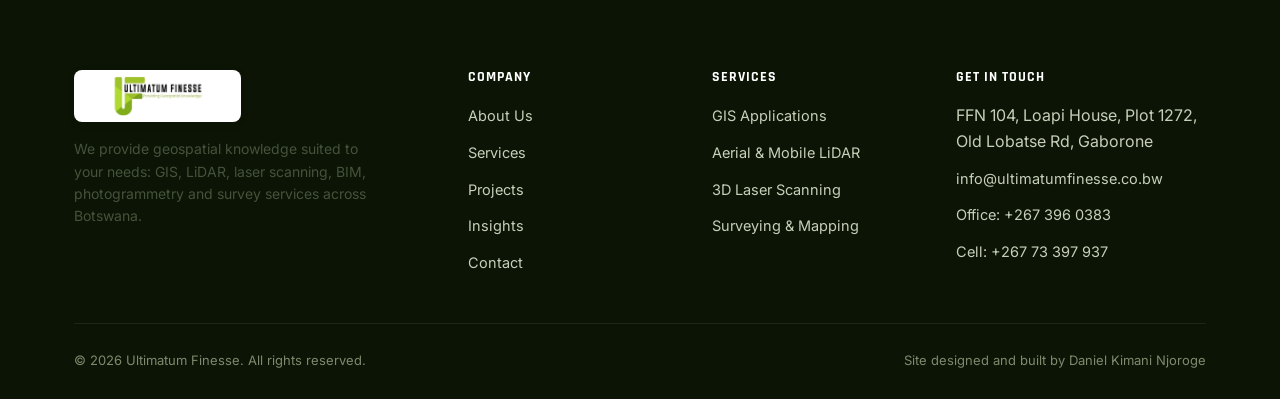
==== commit 9d5468e8: "Polish pass: fix layout bugs, real photography, real reading list, satellite maps - Fix process-stri" ====
--- a/about.html
+++ b/about.html
@@ -4,7 +4,7 @@
 <meta charset="UTF-8">
 <meta name="viewport" content="width=device-width, initial-scale=1">
 <link rel="icon" href="assets/logo-mark.jpg" type="image/jpeg">
-<title>About Us — Ultimatum Finesse</title>
+<title>About Us | Ultimatum Finesse</title>
 <meta name="description" content="15 years of geospatial expertise in Botswana. Learn about Ultimatum Finesse's mission, values and milestones.">
 <link rel="preconnect" href="https://fonts.googleapis.com">
 <link href="https://fonts.googleapis.com/css2?family=Rajdhani:wght@600;700&family=Inter:wght@400;500;600;700&display=swap" rel="stylesheet">
@@ -15,7 +15,7 @@
 <header class="site-header">
   <div class="container">
     <a href="index.html" class="brand">
-      <span class="brand-logo-badge"><img src="assets/logo-full.jpg" alt="Ultimatum Finesse — Providing Geospatial Knowledge"></span>
+      <span class="brand-logo-badge"><img src="assets/logo-full.jpg" alt="Ultimatum Finesse: Providing Geospatial Knowledge"></span>
     </a>
     <nav class="main-nav">
       <ul>
@@ -48,10 +48,10 @@
       <div class="reveal">
         <div class="eyebrow">Our Story</div>
         <h2>A multidisciplinary geospatial consultancy, built in Gaborone</h2>
-        <p>Ultimatum Finesse (Pty) Ltd was established in 2013 to provide professional, innovative and technically sound services across the geospatial environment — drone services, surveying, mining, construction and BIM. We are certified by the Civil Aviation Authority of Botswana (CAAB) for commercial drone operations.</p>
+        <p>Ultimatum Finesse (Pty) Ltd was established in 2013 to provide professional, innovative and technically sound services across the geospatial environment: drone services, surveying, mining, construction and BIM. The Civil Aviation Authority of Botswana (CAAB) certifies us for commercial drone operations.</p>
         <p><strong>Our Vision:</strong> To create a more informed and sustainable future where geospatial insights are seamlessly integrated into decision-making across diverse industries.</p>
         <p><strong>Our Mission:</strong> To be the leading innovator in geospatial solutions, empowering our clients to make informed decisions through the power of GIS, advanced surveying techniques, and drone technology.</p>
-        <p>Today, our six service disciplines work together: a single flight can feed a GIS layer, a BIM model and a volumetric survey at the same time.</p>
+        <p>We work across business, agriculture and infrastructure, for government departments, private companies and individual landowners alike. Our seven service disciplines work together: a single drone flight can feed a GIS layer, a BIM model and a volumetric survey at the same time.</p>
         <div class="about-photo-grid">
           <div class="photo-frame"><img src="assets/drone-services.jpg" alt="Ultimatum Finesse technician preparing a drone survey in the field"><span class="photo-caption">Field drone deployment, Botswana</span></div>
           <div class="photo-frame"><img src="assets/gps-surveying.jpg" alt="RTK GPS survey equipment on site"><span class="photo-caption">RTK GPS survey rover</span></div>
@@ -77,7 +77,7 @@
         <div class="timeline-item">
           <div class="timeline-year">Today</div>
           <h4>50+ projects, nationwide reach</h4>
-          <p>Six integrated service lines delivering geospatial data from the Kalahari to the Okavango Delta.</p>
+          <p>Seven integrated service lines delivering geospatial data from the Kalahari to the Okavango Delta.</p>
         </div>
       </div>
     </div>
@@ -92,10 +92,15 @@
     </div>
     <div class="process-strip reveal">
       <div class="process-step">Market Research</div>
+      <div class="process-arrow" aria-hidden="true"><svg viewBox="0 0 24 24" fill="none" stroke="currentColor" stroke-width="2.5" stroke-linecap="round" stroke-linejoin="round"><path d="M9 6l6 6-6 6"/></svg></div>
       <div class="process-step">Customer Needs</div>
+      <div class="process-arrow" aria-hidden="true"><svg viewBox="0 0 24 24" fill="none" stroke="currentColor" stroke-width="2.5" stroke-linecap="round" stroke-linejoin="round"><path d="M9 6l6 6-6 6"/></svg></div>
       <div class="process-step">Data Acquisition</div>
+      <div class="process-arrow" aria-hidden="true"><svg viewBox="0 0 24 24" fill="none" stroke="currentColor" stroke-width="2.5" stroke-linecap="round" stroke-linejoin="round"><path d="M9 6l6 6-6 6"/></svg></div>
       <div class="process-step">Data Processing &amp; Management</div>
+      <div class="process-arrow" aria-hidden="true"><svg viewBox="0 0 24 24" fill="none" stroke="currentColor" stroke-width="2.5" stroke-linecap="round" stroke-linejoin="round"><path d="M9 6l6 6-6 6"/></svg></div>
       <div class="process-step">Data Delivery</div>
+      <div class="process-arrow" aria-hidden="true"><svg viewBox="0 0 24 24" fill="none" stroke="currentColor" stroke-width="2.5" stroke-linecap="round" stroke-linejoin="round"><path d="M9 6l6 6-6 6"/></svg></div>
       <div class="process-step">Customer Satisfaction</div>
     </div>
   </div>
@@ -116,7 +121,7 @@
       <div class="service-card" style="background:var(--navy-800); border-color:rgba(255,255,255,0.08);">
         <div class="service-icon"><svg viewBox="0 0 24 24" fill="none" stroke="currentColor" stroke-width="1.8" stroke-linecap="round" stroke-linejoin="round"><path d="M12 2l8 4.5v9L12 20l-8-4.5v-9z"/><path d="M12 2v18M4 6.5l8 4.5 8-4.5"/></svg></div>
         <h3 style="color:#fff">Practical Innovation</h3>
-        <p style="color:var(--slate-300)">We adopt new capture technology when it makes a real project faster, safer or cheaper — not for its own sake.</p>
+        <p style="color:var(--slate-300)">We adopt new capture technology when it makes a project faster, safer or cheaper, never for its own sake.</p>
       </div>
       <div class="service-card" style="background:var(--navy-800); border-color:rgba(255,255,255,0.08);">
         <div class="service-icon"><svg viewBox="0 0 24 24" fill="none" stroke="currentColor" stroke-width="1.8" stroke-linecap="round" stroke-linejoin="round"><path d="M12 22s7-7.58 7-12a7 7 0 1 0-14 0c0 4.42 7 12 7 12z"/><circle cx="12" cy="10" r="2.4"/></svg></div>
@@ -146,9 +151,9 @@
     <div class="footer-grid">
       <div class="footer-brand">
         <a href="index.html" class="brand" style="margin-bottom:16px;">
-          <span class="brand-logo-badge"><img src="assets/logo-full.jpg" alt="Ultimatum Finesse — Providing Geospatial Knowledge"></span>
+          <span class="brand-logo-badge"><img src="assets/logo-full.jpg" alt="Ultimatum Finesse: Providing Geospatial Knowledge"></span>
         </a>
-        <p>Providing geospatial knowledge suited to your needs — GIS, LiDAR, laser scanning, BIM, photogrammetry and survey services across Botswana.</p>
+        <p>We provide geospatial knowledge suited to your needs: GIS, LiDAR, laser scanning, BIM, photogrammetry and survey services across Botswana.</p>
       </div>
       <div class="footer-col">
         <h4>Company</h4>
@@ -181,7 +186,7 @@
     </div>
     <div class="footer-bottom">
       <span>&copy; 2026 Ultimatum Finesse. All rights reserved.</span>
-      <span>Redesign concept by Daniel Njoroge — GIS &amp; Web Portfolio Demo</span>
+      <span>Site designed and built by Daniel Kimani Njoroge</span>
     </div>
   </div>
 </footer>
--- a/css/style.css
+++ b/css/style.css
@@ -1,6 +1,6 @@
 /* ============================================================
-   Ultimatum Finesse — Redesign
-   Design system: navy / emerald / amber, Rajdhani + Inter
+   Ultimatum Finesse
+   Design system: green / white brand palette, Rajdhani + Inter
    ============================================================ */
 
 :root {
@@ -33,6 +33,33 @@
 
   --radius: 14px;
   --container: 1180px;
+
+  /* Spacing scale: one source of truth for section rhythm and gaps */
+  --space-1: 8px;
+  --space-2: 12px;
+  --space-3: 16px;
+  --space-4: 24px;
+  --space-5: 32px;
+  --space-6: 48px;
+  --space-7: 64px;
+  --space-8: 96px;
+}
+
+@media (prefers-reduced-motion: reduce) {
+  *, *::before, *::after {
+    animation-duration: 0.001ms !important;
+    animation-iteration-count: 1 !important;
+    transition-duration: 0.001ms !important;
+    scroll-behavior: auto !important;
+  }
+}
+
+:focus-visible {
+  outline: 2px solid var(--emerald-400);
+  outline-offset: 2px;
+}
+a:focus-visible, button:focus-visible {
+  border-radius: 4px;
 }
 
 * { box-sizing: border-box; }
@@ -384,6 +411,22 @@
 .service-icon svg { width: 28px; height: 28px; color: var(--emerald-400); }
 .service-card h3 { font-size: 21px; margin-bottom: 10px; }
 .service-card p { font-size: 14.5px; margin-bottom: 14px; }
+
+/* Photo variant, used on the homepage service grid */
+.service-card--photo { padding: 0; overflow: hidden; }
+.service-card-photo { position: relative; height: 176px; }
+.service-card-photo img { width: 100%; height: 100%; object-fit: cover; display: block; }
+.service-card-photo .service-icon {
+  position: absolute;
+  bottom: -22px;
+  left: 24px;
+  margin-bottom: 0;
+  border: 3px solid var(--white);
+  box-shadow: var(--shadow-md);
+}
+.service-card-body { padding: 40px 24px 26px; }
+.service-card-body h3 { font-size: 20px; margin-bottom: 8px; }
+.service-card-body p { font-size: 14px; margin-bottom: 12px; }
 .tag-row { display: flex; flex-wrap: wrap; gap: 6px; }
 .tag {
   font-size: 11.5px;
@@ -479,12 +522,15 @@
   padding: 20px 24px;
   transition: transform 0.25s ease, box-shadow 0.25s ease;
 }
-.client-logo-card:hover { transform: translateY(-4px); box-shadow: var(--shadow-md); }
+.client-logo-card:hover { transform: translateY(-4px); box-shadow: var(--shadow-md); border-color: transparent; }
 .client-logo-card img {
   max-width: 100%;
   max-height: 100%;
   object-fit: contain;
-}
+  filter: grayscale(1) opacity(0.55);
+  transition: filter 0.25s ease;
+}
+.client-logo-card:hover img { filter: grayscale(0) opacity(1); }
 
 /* ============ REAL PHOTOGRAPHY ============ */
 .photo-frame {
@@ -621,6 +667,19 @@
   margin-top: auto;
 }
 .article-meta svg { width: 14px; height: 14px; }
+.article-source {
+  display: inline-flex;
+  align-items: center;
+  gap: 6px;
+  margin-top: 14px;
+  font-family: var(--font-display);
+  font-weight: 700;
+  font-size: 13px;
+  letter-spacing: 0.4px;
+  color: var(--emerald-500);
+}
+.article-source svg { width: 14px; height: 14px; }
+.article-card:hover .article-source { color: var(--navy-900); }
 .article-featured {
   display: grid;
   grid-template-columns: 1.1fr 1fr;
@@ -711,6 +770,36 @@
 .value-item h4 { margin-bottom: 4px; font-size: 17px; }
 .value-item p { font-size: 14.5px; margin: 0; }
 
+/* Homepage About teaser: real photography + a plain, unboxed value list */
+.about-media {
+  display: grid;
+  grid-template-columns: 1.3fr 1fr;
+  gap: var(--space-3);
+  margin-bottom: var(--space-6);
+}
+.about-media .photo-frame:first-child { height: 260px; }
+.about-media .photo-frame:last-child { height: 260px; }
+.value-list-plain { display: grid; gap: 0; }
+.value-row {
+  display: grid;
+  grid-template-columns: 90px 1fr;
+  gap: var(--space-3);
+  align-items: baseline;
+  padding: var(--space-3) 0;
+  border-top: 1px solid rgba(255,255,255,0.12);
+}
+.value-row:last-child { border-bottom: 1px solid rgba(255,255,255,0.12); }
+.value-row .value-index {
+  font-family: var(--font-display);
+  font-weight: 700;
+  font-size: 13px;
+  letter-spacing: 1px;
+  color: var(--emerald-400);
+  text-transform: uppercase;
+}
+.value-row h4 { color: var(--white); margin: 0 0 4px; font-size: 17px; }
+.value-row p { margin: 0; font-size: 14.5px; color: var(--slate-300); }
+
 .timeline { position: relative; padding-left: 28px; }
 .timeline::before {
   content: ""; position: absolute; left: 6px; top: 6px; bottom: 6px; width: 2px;
@@ -727,11 +816,13 @@
 .timeline-item p { font-size: 14.5px; margin: 0; }
 
 .process-strip {
-  display: grid;
-  grid-template-columns: repeat(6, 1fr);
-  gap: 14px;
+  display: flex;
+  align-items: center;
+  flex-wrap: wrap;
+  gap: 10px;
 }
 .process-step {
+  flex: 1 1 140px;
   background: var(--white);
   border: 1px solid var(--slate-100);
   border-radius: var(--radius);
@@ -741,23 +832,17 @@
   font-weight: 700;
   font-size: 14.5px;
   color: var(--navy-900);
-  position: relative;
-}
-.process-step:not(:last-child)::after {
-  content: "";
-  position: absolute;
-  right: -14px;
-  top: 50%;
-  transform: translateY(-50%);
-  width: 8px;
-  height: 8px;
-  border-top: 2px solid var(--amber-500);
-  border-right: 2px solid var(--amber-500);
-  rotate: 45deg;
-  display: none;
-}
-@media (min-width: 981px) {
-  .process-step:not(:last-child)::after { display: block; }
+}
+.process-arrow {
+  flex: 0 0 auto;
+  display: flex;
+  align-items: center;
+  justify-content: center;
+  color: var(--amber-500);
+}
+.process-arrow svg { width: 18px; height: 18px; }
+@media (max-width: 760px) {
+  .process-arrow svg { transform: rotate(90deg); }
 }
 
 /* ============ CTA BAND ============ */
@@ -926,7 +1011,6 @@
   .article-featured { grid-template-columns: 1fr; }
   .service-detail { grid-template-columns: 90px 1fr; }
   .service-detail-photo { grid-column: 1 / -1; order: 3; }
-  .process-strip { grid-template-columns: repeat(3, 1fr); }
   .about-photo-grid { grid-template-columns: 1fr 1fr; }
 }
 
@@ -950,7 +1034,10 @@
   .gallery-grid { grid-template-columns: 1fr 1fr; }
   .about-photo-grid { grid-template-columns: 1fr; }
   .about-photo-grid .photo-frame:first-child { min-height: 220px; }
-  .process-strip { grid-template-columns: 1fr 1fr; }
+  .about-media { grid-template-columns: 1fr; }
+  .value-row { grid-template-columns: 1fr; gap: 4px; }
+  .process-strip { flex-direction: column; align-items: stretch; }
+  .process-step { width: 100%; }
   .partner-stories-grid { grid-template-columns: 1fr; }
   .partner-story-card { flex-direction: column; }
   .partner-story-logo { width: 64px; height: 64px; }
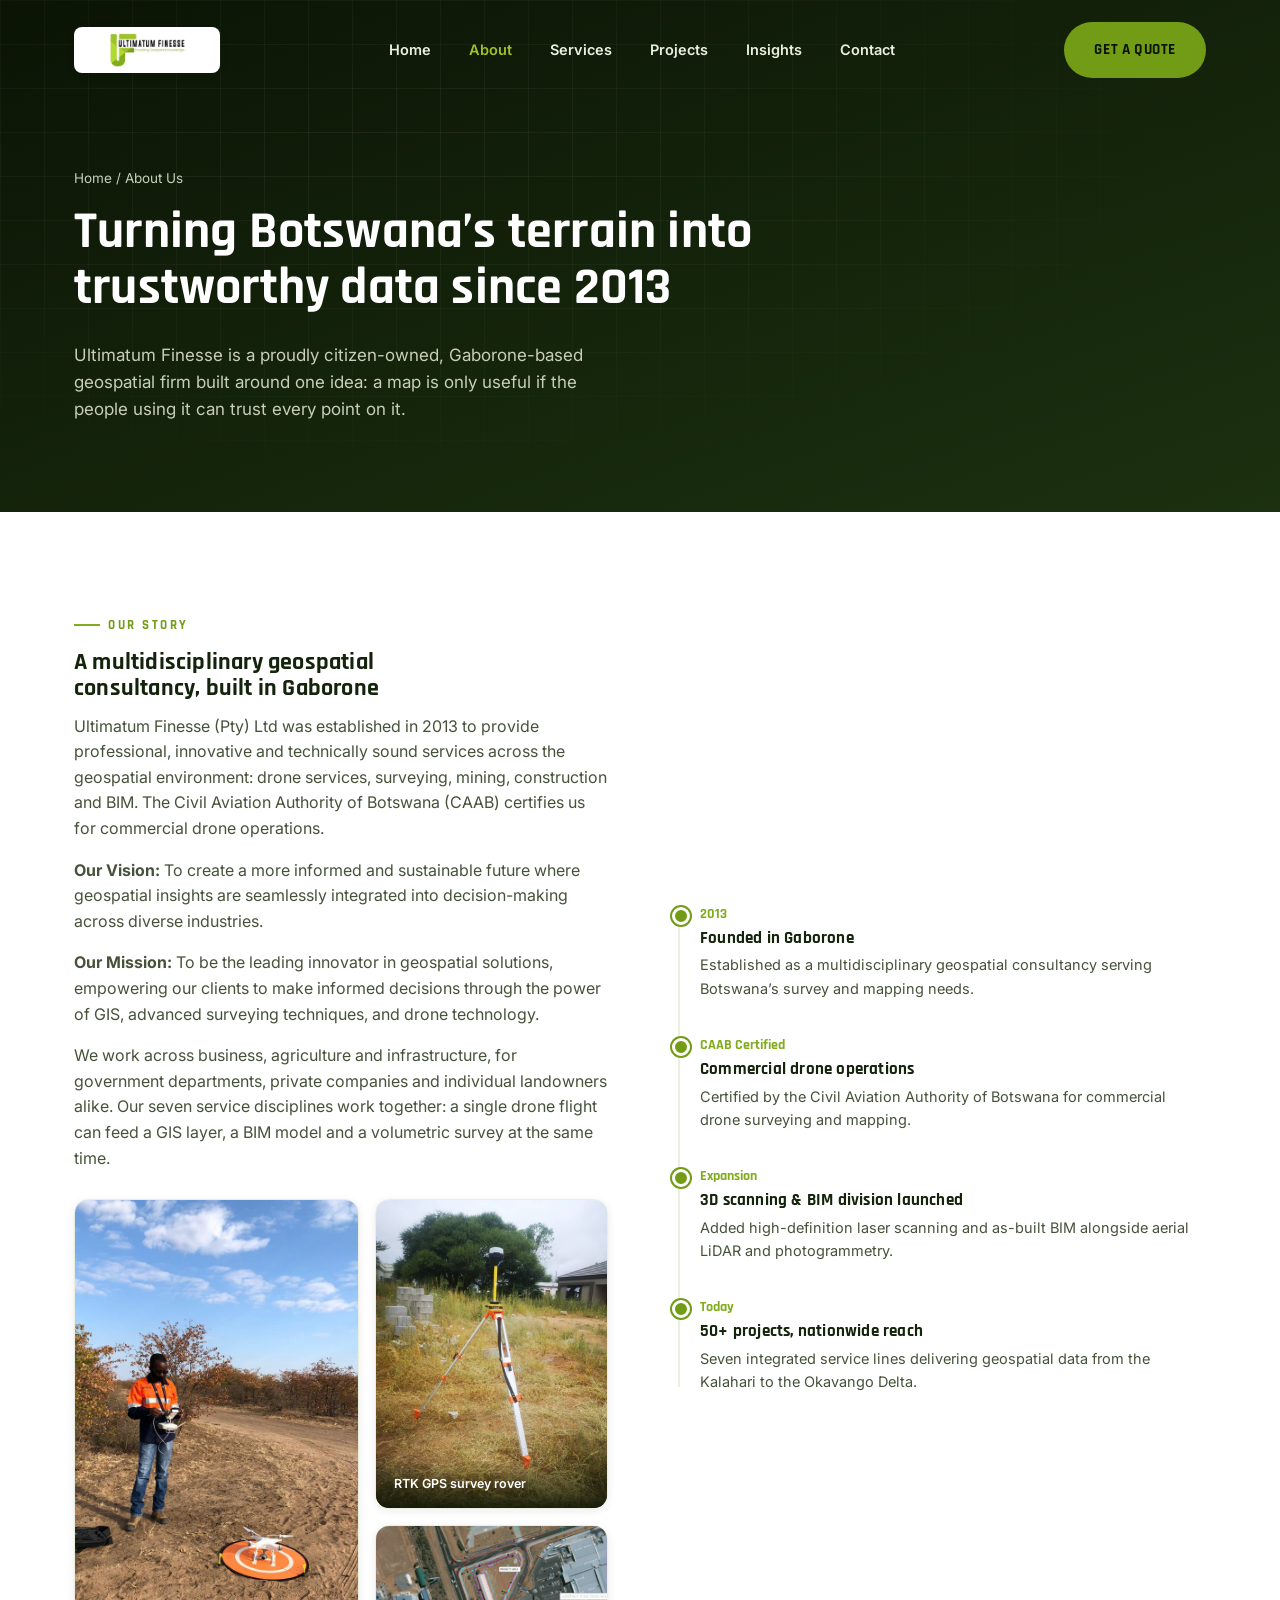
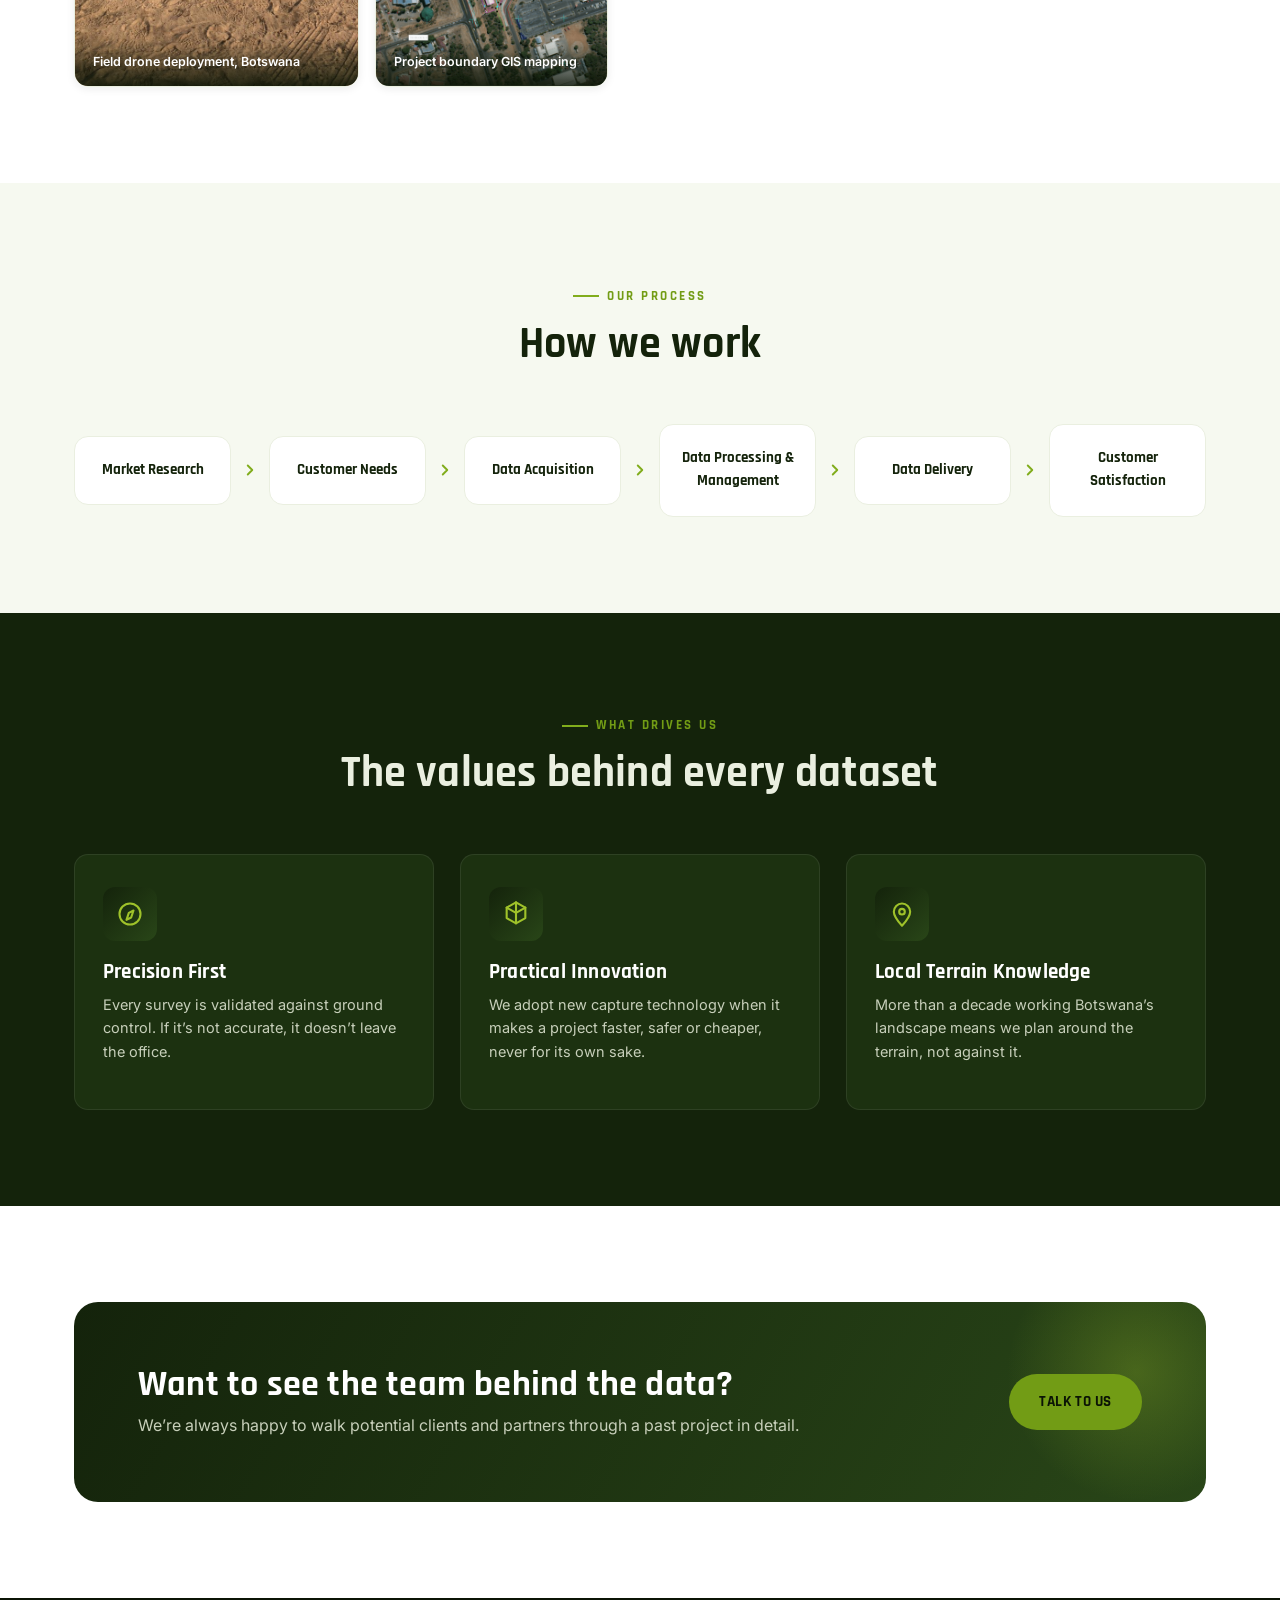
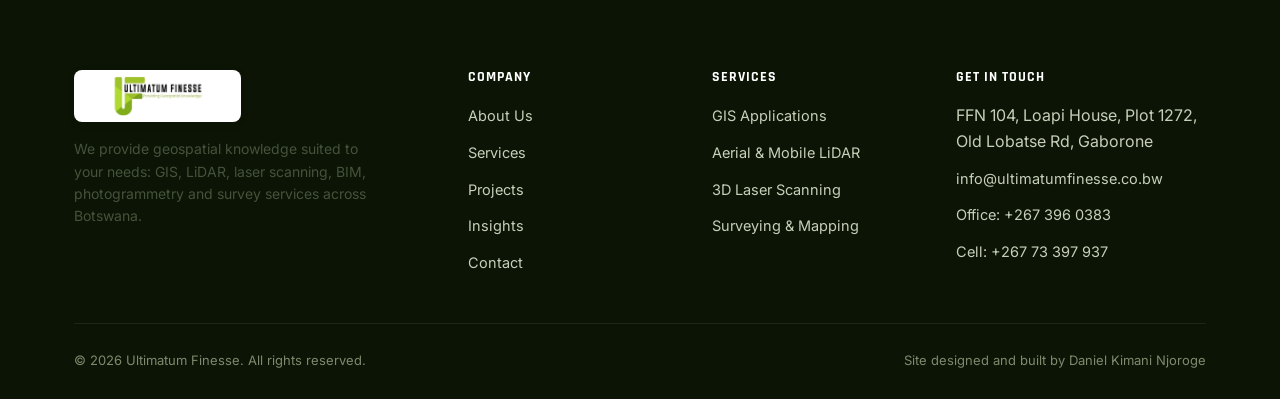
==== commit 466b1f3b: "Web Interface Guidelines audit: accessibility, performance, typography Audited against the Vercel We" ====
--- a/about.html
+++ b/about.html
@@ -5,17 +5,20 @@
 <meta name="viewport" content="width=device-width, initial-scale=1">
 <link rel="icon" href="assets/logo-mark.jpg" type="image/jpeg">
 <title>About Us | Ultimatum Finesse</title>
-<meta name="description" content="15 years of geospatial expertise in Botswana. Learn about Ultimatum Finesse's mission, values and milestones.">
+<meta name="description" content="Over a decade of geospatial expertise in Botswana. Learn about Ultimatum Finesse’s mission, values and milestones.">
 <link rel="preconnect" href="https://fonts.googleapis.com">
+<link rel="preconnect" href="https://fonts.gstatic.com" crossorigin>
 <link href="https://fonts.googleapis.com/css2?family=Rajdhani:wght@600;700&family=Inter:wght@400;500;600;700&display=swap" rel="stylesheet">
 <link rel="stylesheet" href="css/style.css">
 </head>
 <body>
 
+<a class="skip-link" href="#main">Skip to content</a>
+
 <header class="site-header">
   <div class="container">
     <a href="index.html" class="brand">
-      <span class="brand-logo-badge"><img src="assets/logo-full.jpg" alt="Ultimatum Finesse: Providing Geospatial Knowledge"></span>
+      <span class="brand-logo-badge"><img src="assets/logo-full.jpg" width="1200" height="335" alt="Ultimatum Finesse: Providing Geospatial Knowledge"></span>
     </a>
     <nav class="main-nav">
       <ul>
@@ -34,10 +37,12 @@
   </div>
 </header>
 
+<main id="main">
+
 <section class="page-hero">
   <div class="container">
     <div class="breadcrumb"><a href="index.html">Home</a> / About Us</div>
-    <h1>Turning Botswana's terrain into trustworthy data since 2013</h1>
+    <h1>Turning Botswana’s terrain into trustworthy data since 2013</h1>
     <p>Ultimatum Finesse is a proudly citizen-owned, Gaborone-based geospatial firm built around one idea: a map is only useful if the people using it can trust every point on it.</p>
   </div>
 </section>
@@ -53,16 +58,16 @@
         <p><strong>Our Mission:</strong> To be the leading innovator in geospatial solutions, empowering our clients to make informed decisions through the power of GIS, advanced surveying techniques, and drone technology.</p>
         <p>We work across business, agriculture and infrastructure, for government departments, private companies and individual landowners alike. Our seven service disciplines work together: a single drone flight can feed a GIS layer, a BIM model and a volumetric survey at the same time.</p>
         <div class="about-photo-grid">
-          <div class="photo-frame"><img src="assets/drone-services.jpg" alt="Ultimatum Finesse technician preparing a drone survey in the field"><span class="photo-caption">Field drone deployment, Botswana</span></div>
-          <div class="photo-frame"><img src="assets/gps-surveying.jpg" alt="RTK GPS survey equipment on site"><span class="photo-caption">RTK GPS survey rover</span></div>
-          <div class="photo-frame"><img src="assets/bim-diagram.png" alt="Annotated GIS project boundary map"><span class="photo-caption">Project boundary GIS mapping</span></div>
+          <div class="photo-frame"><img src="assets/drone-services.jpg" width="810" height="1080" loading="lazy" alt="Ultimatum Finesse technician preparing a drone survey in the field"><span class="photo-caption">Field drone deployment, Botswana</span></div>
+          <div class="photo-frame"><img src="assets/gps-surveying.jpg" width="684" height="912" loading="lazy" alt="RTK GPS survey equipment on site"><span class="photo-caption">RTK GPS survey rover</span></div>
+          <div class="photo-frame"><img src="assets/bim-diagram.png" width="600" height="350" loading="lazy" alt="Annotated GIS project boundary map"><span class="photo-caption">Project boundary GIS mapping</span></div>
         </div>
       </div>
       <div class="timeline reveal">
         <div class="timeline-item">
           <div class="timeline-year">2013</div>
           <h4>Founded in Gaborone</h4>
-          <p>Established as a multidisciplinary geospatial consultancy serving Botswana's survey and mapping needs.</p>
+          <p>Established as a multidisciplinary geospatial consultancy serving Botswana’s survey and mapping needs.</p>
         </div>
         <div class="timeline-item">
           <div class="timeline-year">CAAB Certified</div>
@@ -116,7 +121,7 @@
       <div class="service-card" style="background:var(--navy-800); border-color:rgba(255,255,255,0.08);">
         <div class="service-icon"><svg viewBox="0 0 24 24" fill="none" stroke="currentColor" stroke-width="1.8" stroke-linecap="round" stroke-linejoin="round"><circle cx="12" cy="12" r="9"/><path d="M15 9l-2 6-4 2 2-6z"/></svg></div>
         <h3 style="color:#fff">Precision First</h3>
-        <p style="color:var(--slate-300)">Every survey is validated against ground control. If it's not accurate, it doesn't leave the office.</p>
+        <p style="color:var(--slate-300)">Every survey is validated against ground control. If it’s not accurate, it doesn’t leave the office.</p>
       </div>
       <div class="service-card" style="background:var(--navy-800); border-color:rgba(255,255,255,0.08);">
         <div class="service-icon"><svg viewBox="0 0 24 24" fill="none" stroke="currentColor" stroke-width="1.8" stroke-linecap="round" stroke-linejoin="round"><path d="M12 2l8 4.5v9L12 20l-8-4.5v-9z"/><path d="M12 2v18M4 6.5l8 4.5 8-4.5"/></svg></div>
@@ -126,7 +131,7 @@
       <div class="service-card" style="background:var(--navy-800); border-color:rgba(255,255,255,0.08);">
         <div class="service-icon"><svg viewBox="0 0 24 24" fill="none" stroke="currentColor" stroke-width="1.8" stroke-linecap="round" stroke-linejoin="round"><path d="M12 22s7-7.58 7-12a7 7 0 1 0-14 0c0 4.42 7 12 7 12z"/><circle cx="12" cy="10" r="2.4"/></svg></div>
         <h3 style="color:#fff">Local Terrain Knowledge</h3>
-        <p style="color:var(--slate-300)">More than a decade working Botswana's landscape means we plan around the terrain, not against it.</p>
+        <p style="color:var(--slate-300)">More than a decade working Botswana’s landscape means we plan around the terrain, not against it.</p>
       </div>
     </div>
   </div>
@@ -137,7 +142,7 @@
     <div class="cta-band reveal">
       <div>
         <h2>Want to see the team behind the data?</h2>
-        <p>We're always happy to walk potential clients and partners through a past project in detail.</p>
+        <p>We’re always happy to walk potential clients and partners through a past project in detail.</p>
       </div>
       <div class="cta-band-actions">
         <a href="contact.html" class="btn btn-primary">Talk to Us</a>
@@ -145,13 +150,15 @@
     </div>
   </div>
 </section>
+
+</main>
 
 <footer class="site-footer">
   <div class="container">
     <div class="footer-grid">
       <div class="footer-brand">
         <a href="index.html" class="brand" style="margin-bottom:16px;">
-          <span class="brand-logo-badge"><img src="assets/logo-full.jpg" alt="Ultimatum Finesse: Providing Geospatial Knowledge"></span>
+          <span class="brand-logo-badge"><img src="assets/logo-full.jpg" width="1200" height="335" alt="Ultimatum Finesse: Providing Geospatial Knowledge"></span>
         </a>
         <p>We provide geospatial knowledge suited to your needs: GIS, LiDAR, laser scanning, BIM, photogrammetry and survey services across Botswana.</p>
       </div>
--- a/css/style.css
+++ b/css/style.css
@@ -63,7 +63,24 @@
 }
 
 * { box-sizing: border-box; }
-html { scroll-behavior: smooth; }
+
+.skip-link {
+  position: absolute;
+  top: -100px;
+  left: 16px;
+  z-index: 2000;
+  background: var(--emerald-500);
+  color: var(--navy-950);
+  font-family: var(--font-display);
+  font-weight: 700;
+  padding: 12px 20px;
+  border-radius: 8px;
+  transition: top 0.2s ease;
+}
+.skip-link:focus { top: 16px; }
+html { scroll-behavior: smooth; -webkit-tap-highlight-color: rgba(129, 173, 28, 0.25); }
+h1, h2, h3, h4 { text-wrap: balance; }
+[id] { scroll-margin-top: 110px; }
 
 body {
   margin: 0;
@@ -146,8 +163,9 @@
   letter-spacing: 0.6px;
   text-transform: uppercase;
   border: 2px solid transparent;
-  transition: all 0.25s ease;
+  transition: background-color 0.25s ease, border-color 0.25s ease, color 0.25s ease, transform 0.25s ease, box-shadow 0.25s ease;
   white-space: nowrap;
+  touch-action: manipulation;
 }
 .btn-primary {
   background: var(--emerald-500);
@@ -165,6 +183,7 @@
 }
 .btn-dark:hover { background: var(--navy-900); color: var(--white); }
 .btn-block { width: 100%; justify-content: center; }
+.btn:disabled { opacity: 0.7; cursor: not-allowed; transform: none; }
 .btn svg { width: 18px; height: 18px; }
 
 /* ============ HEADER ============ */
@@ -175,7 +194,7 @@
   right: 0;
   z-index: 1000;
   padding: 22px 0;
-  transition: all 0.3s ease;
+  transition: background-color 0.3s ease, padding 0.3s ease, box-shadow 0.3s ease;
 }
 .site-header.is-scrolled {
   background: rgba(20, 35, 11, 0.92);
@@ -709,7 +728,8 @@
   font-weight: 600;
   font-size: 13.5px;
   color: var(--slate-700);
-  transition: all 0.2s ease;
+  transition: border-color 0.2s ease, color 0.2s ease, background-color 0.2s ease;
+  touch-action: manipulation;
 }
 .map-filter:hover { border-color: var(--emerald-400); color: var(--navy-900); }
 .map-filter.active {
@@ -916,9 +936,12 @@
   transition: border-color 0.2s, background 0.2s;
 }
 .form-field input:focus, .form-field textarea:focus, .form-field select:focus {
-  outline: none;
   border-color: var(--emerald-400);
   background: var(--white);
+}
+.form-field input:focus-visible, .form-field textarea:focus-visible, .form-field select:focus-visible {
+  outline: 2px solid var(--emerald-400);
+  outline-offset: 1px;
 }
 .form-row-2 { display: grid; grid-template-columns: 1fr 1fr; gap: 20px; }
 .form-note { font-size: 12.5px; color: var(--slate-500); margin-top: 10px; }
@@ -1017,7 +1040,8 @@
 @media (max-width: 760px) {
   .main-nav { position: fixed; top: 0; right: 0; height: 100vh; width: 78%; max-width: 320px;
     background: var(--navy-950); padding: 110px 32px 32px; transform: translateX(100%);
-    transition: transform 0.3s ease; box-shadow: -12px 0 40px rgba(0,0,0,0.3); }
+    transition: transform 0.3s ease; box-shadow: -12px 0 40px rgba(0,0,0,0.3);
+    overflow-y: auto; overscroll-behavior: contain; }
   .main-nav.is-open { transform: translateX(0); }
   .main-nav ul { flex-direction: column; align-items: flex-start; gap: 4px; width: 100%; }
   .main-nav a { display: block; width: 100%; padding: 14px 10px; }
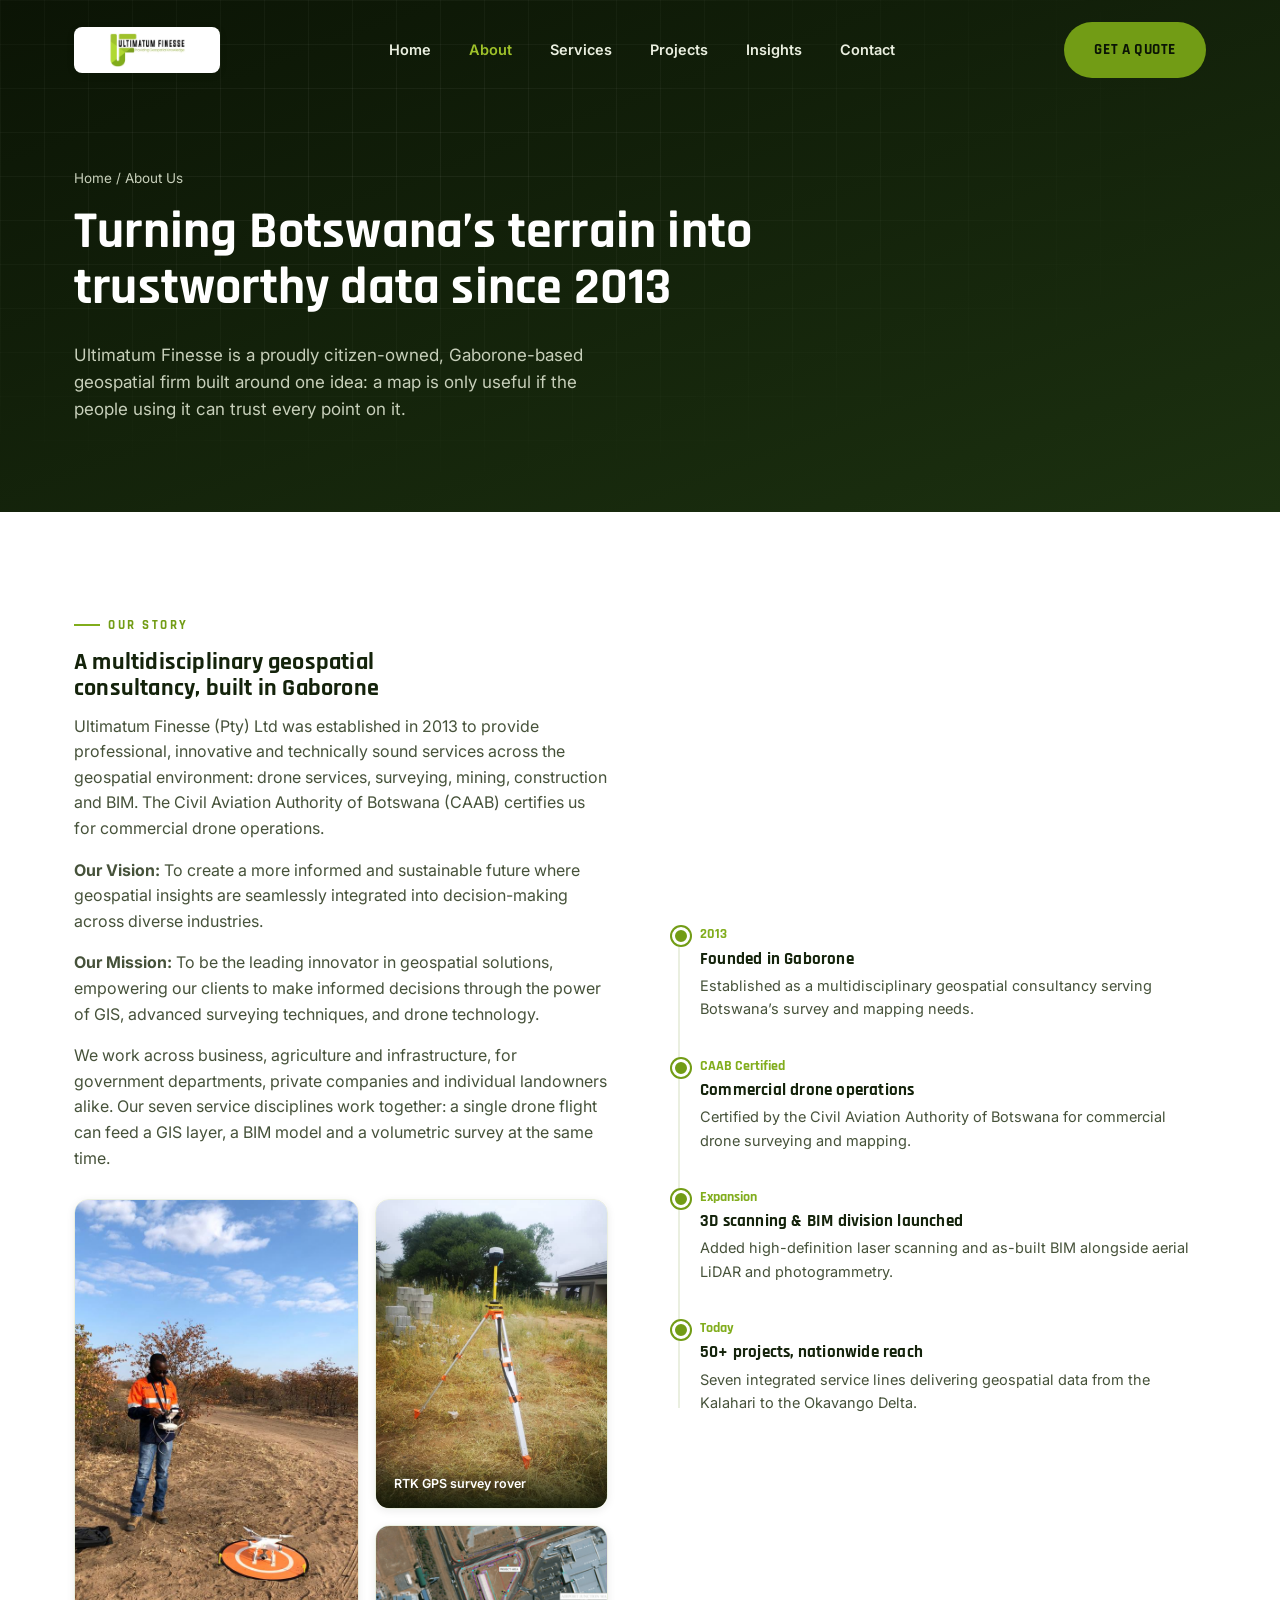
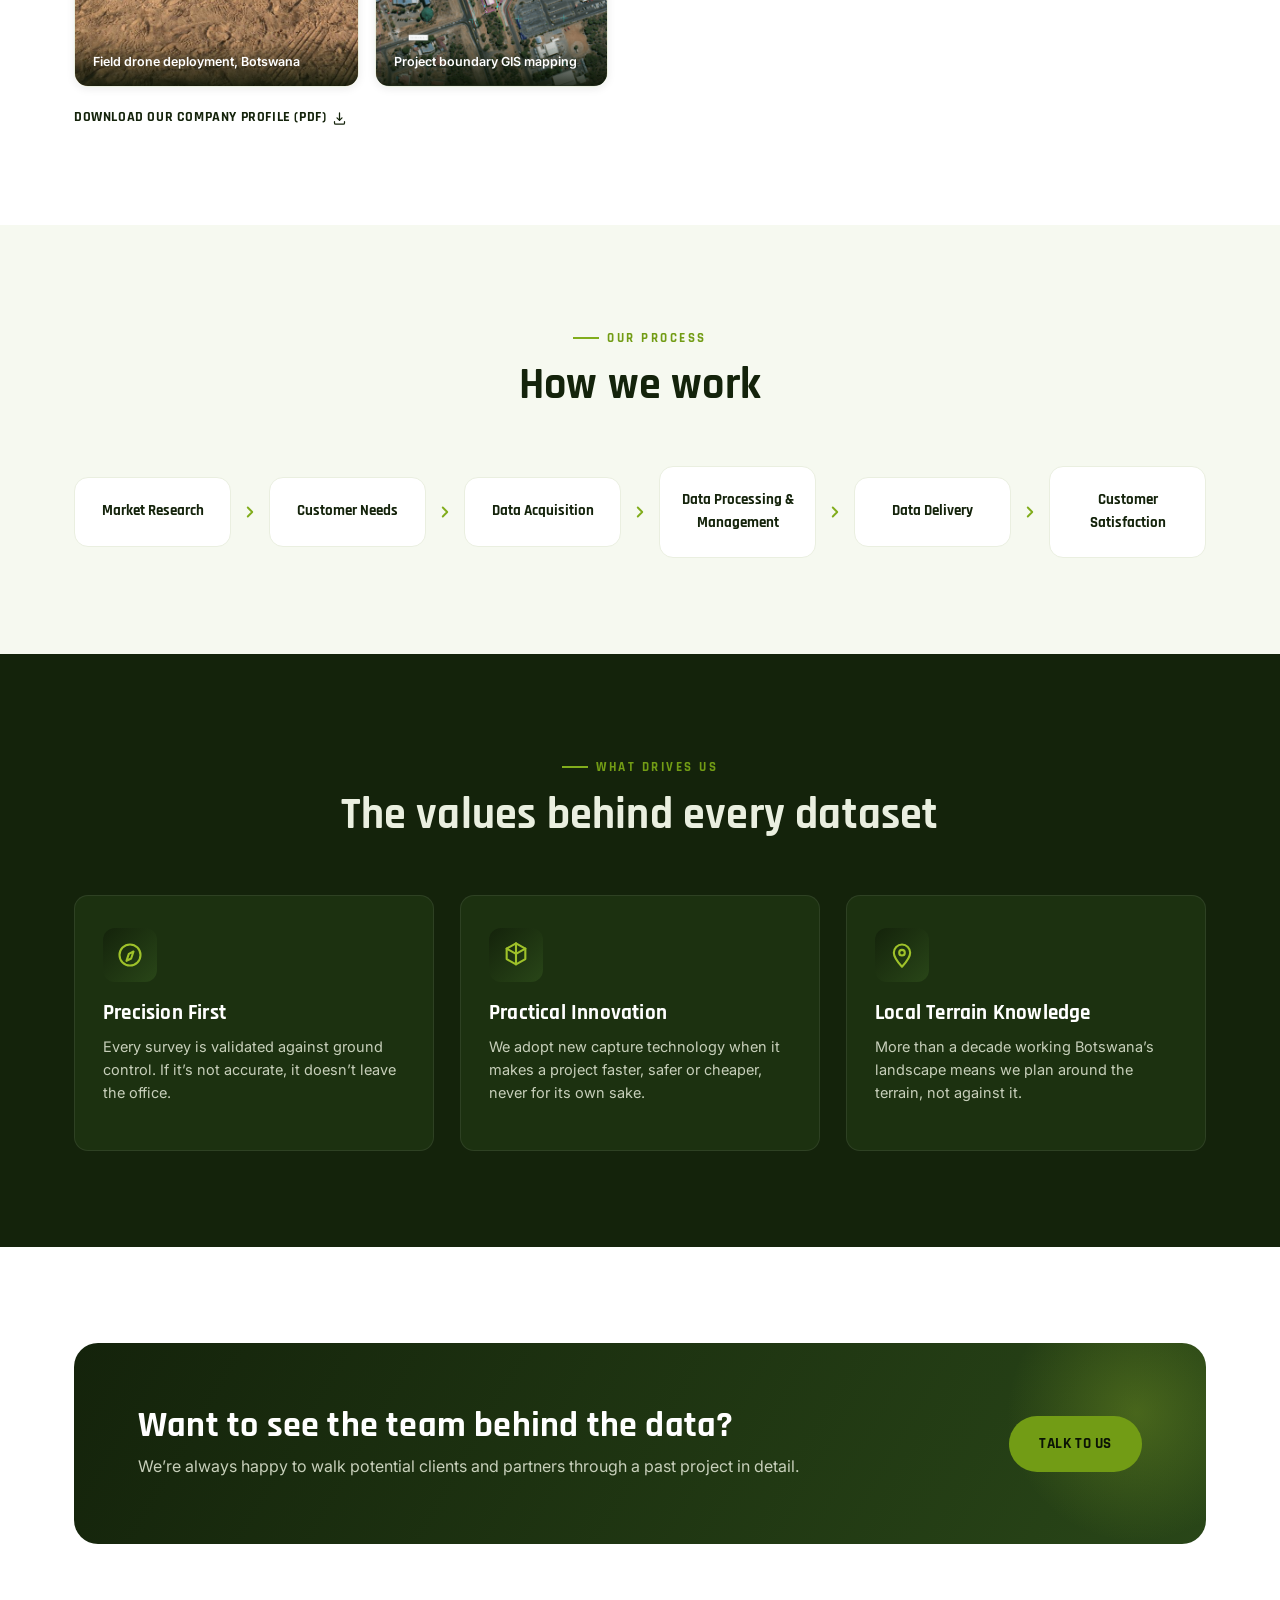
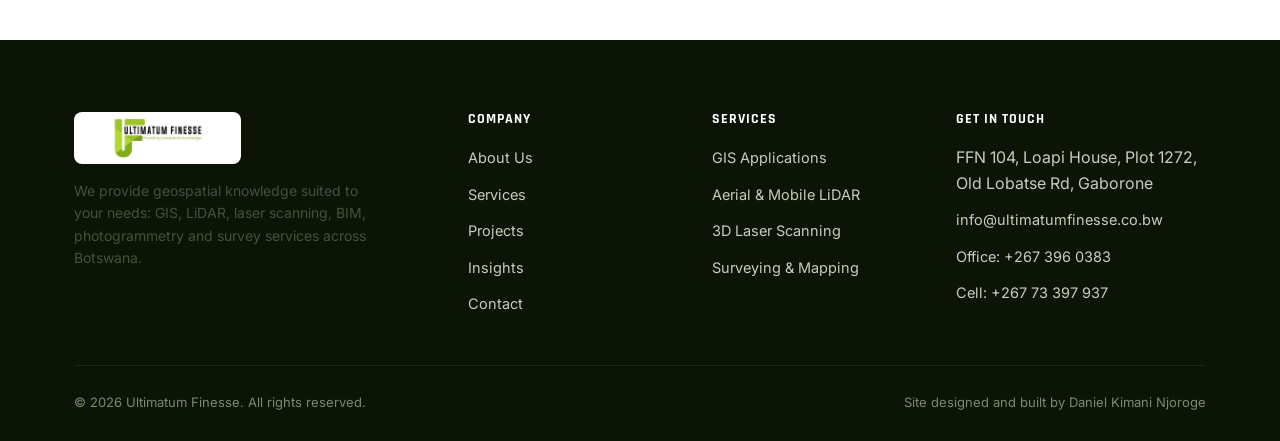
==== commit 3975a9b7: "Client-chip project tooltips, real Insights photography, profile PDF link - Client chips on the Proj" ====
--- a/about.html
+++ b/about.html
@@ -62,6 +62,10 @@
           <div class="photo-frame"><img src="assets/gps-surveying.jpg" width="684" height="912" loading="lazy" alt="RTK GPS survey equipment on site"><span class="photo-caption">RTK GPS survey rover</span></div>
           <div class="photo-frame"><img src="assets/bim-diagram.png" width="600" height="350" loading="lazy" alt="Annotated GIS project boundary map"><span class="photo-caption">Project boundary GIS mapping</span></div>
         </div>
+        <a href="assets/Ultimatum-Finesse-Company-Profile-2026.pdf" target="_blank" class="service-link" style="margin-top:20px;">
+          Download our Company Profile (PDF)
+          <svg viewBox="0 0 24 24" fill="none" stroke="currentColor" stroke-width="2" stroke-linecap="round" stroke-linejoin="round"><path d="M12 3v12m0 0l-4-4m4 4l4-4M4 17v2a2 2 0 0 0 2 2h12a2 2 0 0 0 2-2v-2"/></svg>
+        </a>
       </div>
       <div class="timeline reveal">
         <div class="timeline-item">
--- a/css/style.css
+++ b/css/style.css
@@ -78,7 +78,7 @@
   transition: top 0.2s ease;
 }
 .skip-link:focus { top: 16px; }
-html { scroll-behavior: smooth; -webkit-tap-highlight-color: rgba(129, 173, 28, 0.25); }
+html { scroll-behavior: smooth; -webkit-tap-highlight-color: rgba(129, 173, 28, 0.25); overflow-x: hidden; }
 h1, h2, h3, h4 { text-wrap: balance; }
 [id] { scroll-margin-top: 110px; }
 
@@ -89,6 +89,7 @@
   background: var(--white);
   line-height: 1.6;
   -webkit-font-smoothing: antialiased;
+  overflow-x: hidden;
 }
 
 h1, h2, h3, h4, .display {
@@ -524,6 +525,52 @@
   letter-spacing: 0.5px;
   color: var(--navy-700);
   font-size: 15px;
+  cursor: default;
+  transition: border-color 0.2s ease, box-shadow 0.2s ease;
+}
+.client-chip-wrap { position: relative; display: inline-block; }
+.client-chip-wrap:hover .client-chip,
+.client-chip-wrap:focus-within .client-chip {
+  border-color: var(--emerald-400);
+  box-shadow: var(--shadow-sm);
+}
+.chip-tooltip {
+  position: absolute;
+  bottom: calc(100% + 12px);
+  left: 50%;
+  transform: translateX(-50%) translateY(6px);
+  width: 260px;
+  max-width: 70vw;
+  background: var(--navy-950);
+  color: var(--slate-100);
+  font-size: 13px;
+  font-weight: 500;
+  line-height: 1.55;
+  text-align: left;
+  padding: 14px 16px;
+  border-radius: 10px;
+  box-shadow: var(--shadow-lg);
+  opacity: 0;
+  visibility: hidden;
+  pointer-events: none;
+  transition: opacity 0.2s ease, transform 0.2s ease, visibility 0.2s;
+  z-index: 60;
+}
+.chip-tooltip::after {
+  content: "";
+  position: absolute;
+  top: 100%;
+  left: 50%;
+  transform: translateX(-50%);
+  border: 7px solid transparent;
+  border-top-color: var(--navy-950);
+}
+.client-chip-wrap:hover .chip-tooltip,
+.client-chip-wrap:focus-within .chip-tooltip {
+  opacity: 1;
+  visibility: visible;
+  pointer-events: auto;
+  transform: translateX(-50%) translateY(0);
 }
 .client-logos {
   display: grid;
@@ -656,11 +703,25 @@
 .article-thumb {
   height: 170px;
   display: flex;
-  align-items: center;
-  justify-content: center;
+  align-items: flex-end;
+  justify-content: flex-end;
   position: relative;
-}
-.article-thumb svg { width: 40px; height: 40px; color: rgba(255,255,255,0.85); }
+  overflow: hidden;
+}
+.article-thumb img { position: absolute; inset: 0; width: 100%; height: 100%; object-fit: cover; }
+.article-thumb-credit {
+  position: relative;
+  z-index: 1;
+  margin: 8px;
+  padding: 3px 9px;
+  border-radius: 999px;
+  background: rgba(6,13,26,0.65);
+  color: rgba(255,255,255,0.85);
+  font-size: 10px;
+  font-weight: 600;
+  letter-spacing: 0.2px;
+}
+.article-thumb-credit a { color: inherit; text-decoration: underline; }
 .article-body { padding: 26px 26px 28px; }
 .article-cat {
   display: inline-block;
@@ -1054,6 +1115,7 @@
   .form-row-2 { grid-template-columns: 1fr; }
   .footer-grid { grid-template-columns: 1fr; gap: 32px; }
   .section { padding: 64px 0; }
+  .chip-tooltip { width: 200px; }
   .client-logos { grid-template-columns: repeat(2, 1fr); }
   .gallery-grid { grid-template-columns: 1fr 1fr; }
   .about-photo-grid { grid-template-columns: 1fr; }
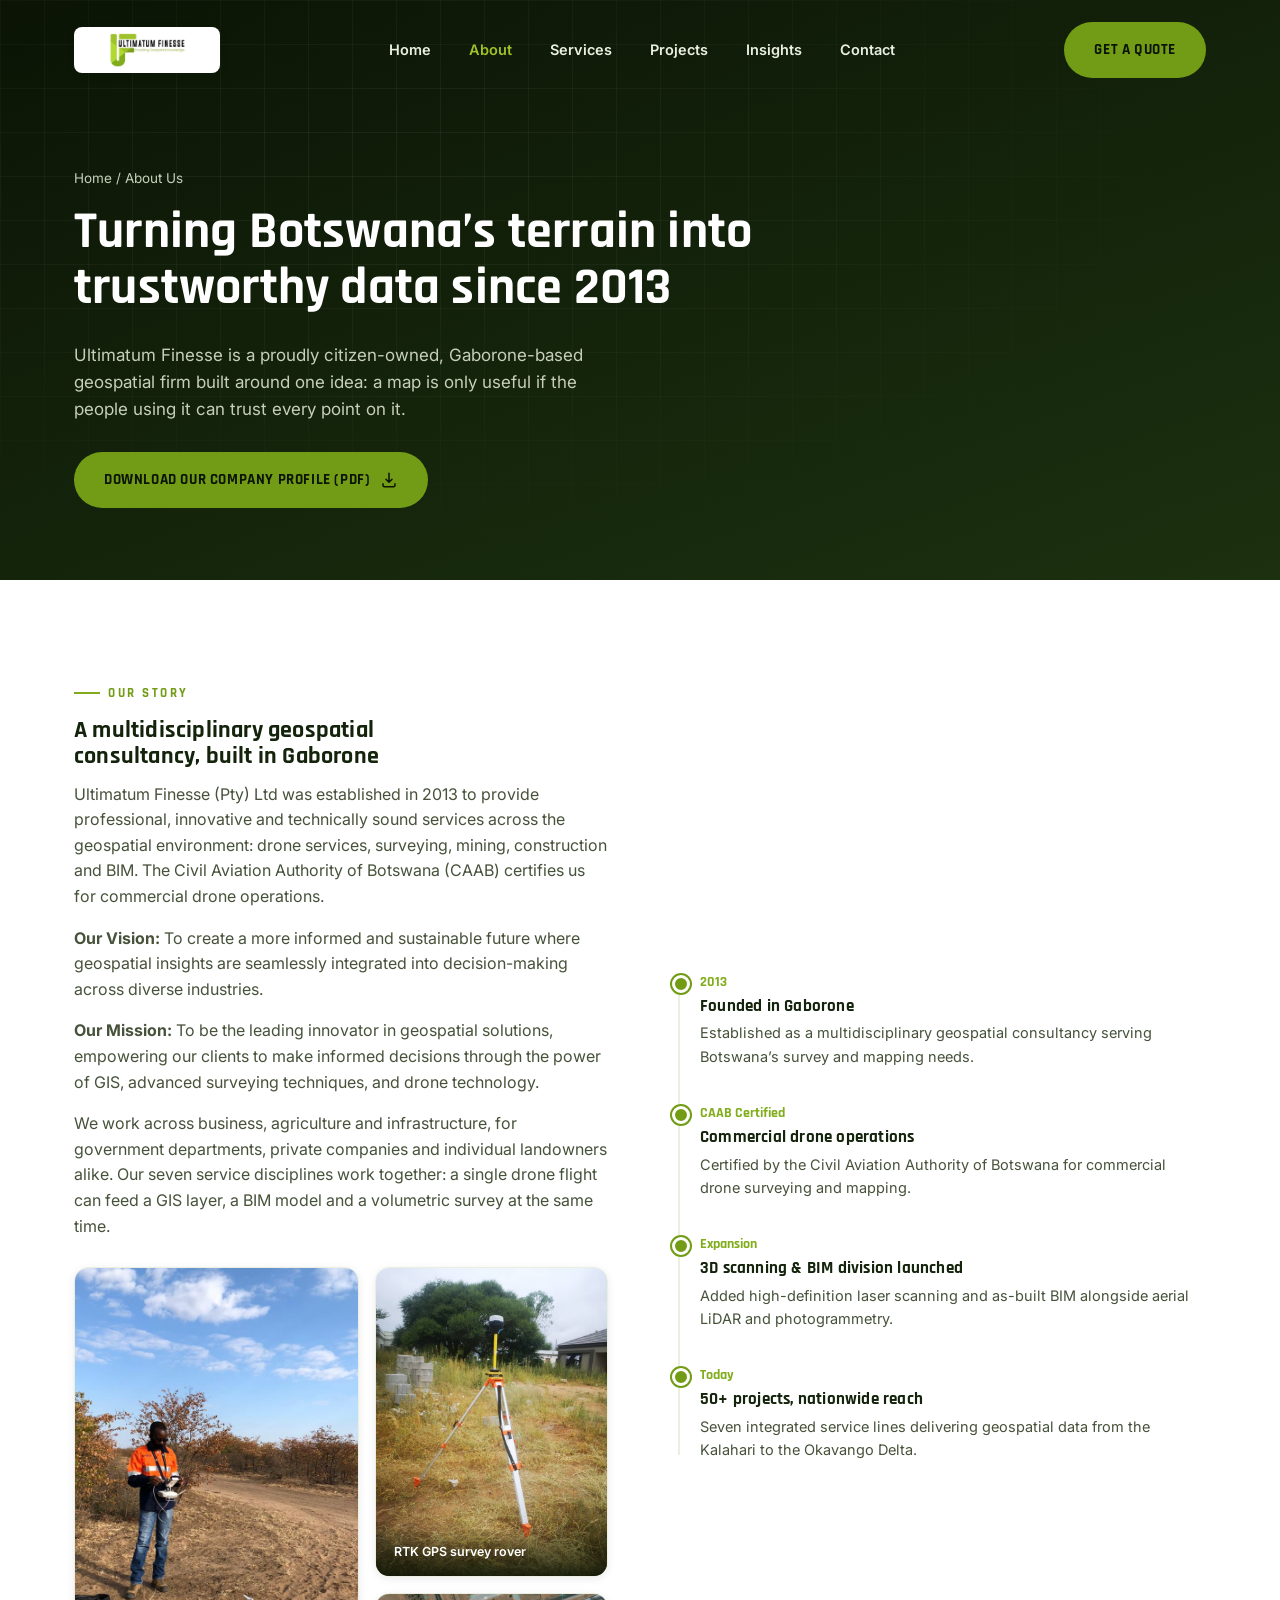
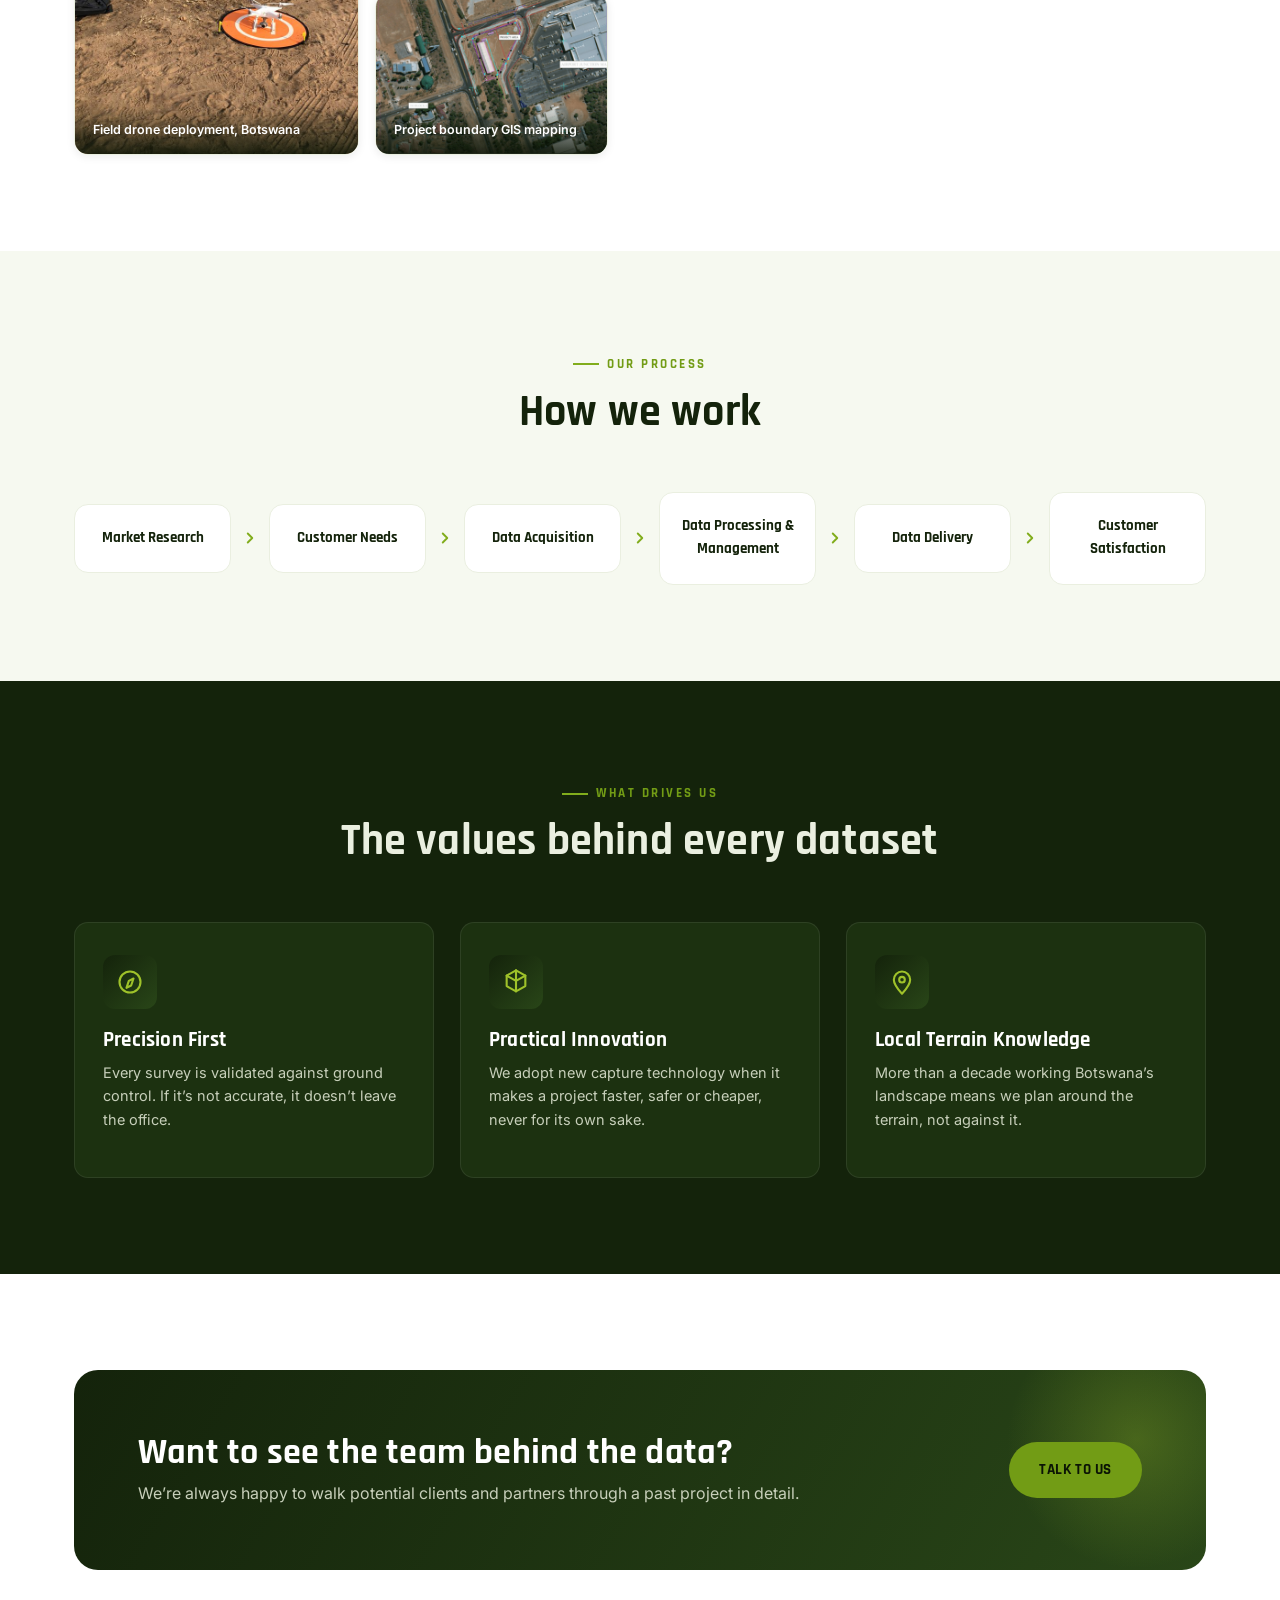
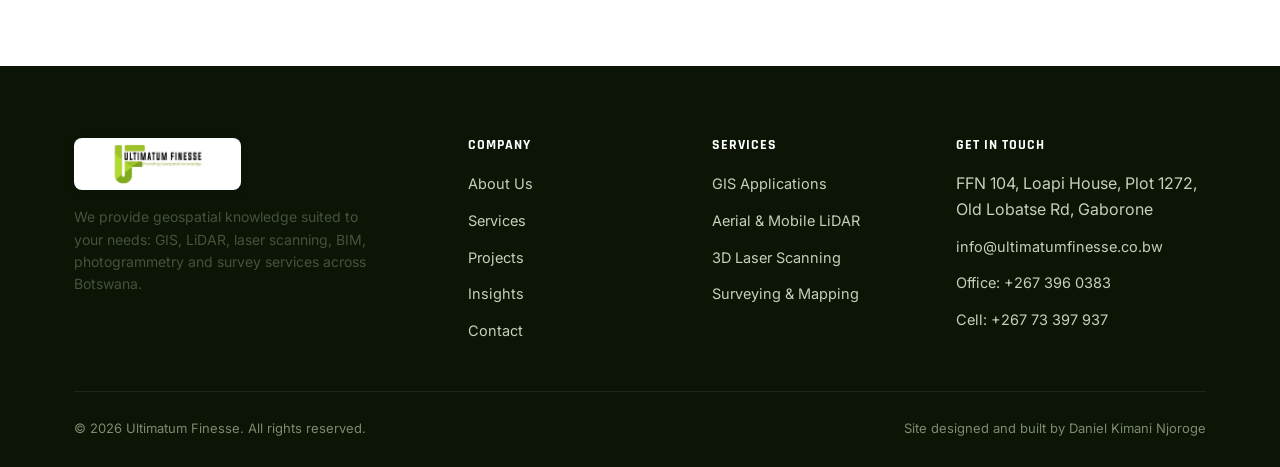
==== commit 03e50e2f: "Promote PDF download to About hero; consolidate photo credits - Company Profile PDF download moved f" ====
--- a/about.html
+++ b/about.html
@@ -44,6 +44,10 @@
     <div class="breadcrumb"><a href="index.html">Home</a> / About Us</div>
     <h1>Turning Botswana’s terrain into trustworthy data since 2013</h1>
     <p>Ultimatum Finesse is a proudly citizen-owned, Gaborone-based geospatial firm built around one idea: a map is only useful if the people using it can trust every point on it.</p>
+    <a href="assets/Ultimatum-Finesse-Company-Profile-2026.pdf" target="_blank" class="btn btn-primary" style="margin-top:12px;">
+      Download Our Company Profile (PDF)
+      <svg viewBox="0 0 24 24" fill="none" stroke="currentColor" stroke-width="2" stroke-linecap="round" stroke-linejoin="round"><path d="M12 3v12m0 0l-4-4m4 4l4-4M4 17v2a2 2 0 0 0 2 2h12a2 2 0 0 0 2-2v-2"/></svg>
+    </a>
   </div>
 </section>
 
@@ -62,10 +66,6 @@
           <div class="photo-frame"><img src="assets/gps-surveying.jpg" width="684" height="912" loading="lazy" alt="RTK GPS survey equipment on site"><span class="photo-caption">RTK GPS survey rover</span></div>
           <div class="photo-frame"><img src="assets/bim-diagram.png" width="600" height="350" loading="lazy" alt="Annotated GIS project boundary map"><span class="photo-caption">Project boundary GIS mapping</span></div>
         </div>
-        <a href="assets/Ultimatum-Finesse-Company-Profile-2026.pdf" target="_blank" class="service-link" style="margin-top:20px;">
-          Download our Company Profile (PDF)
-          <svg viewBox="0 0 24 24" fill="none" stroke="currentColor" stroke-width="2" stroke-linecap="round" stroke-linejoin="round"><path d="M12 3v12m0 0l-4-4m4 4l4-4M4 17v2a2 2 0 0 0 2 2h12a2 2 0 0 0 2-2v-2"/></svg>
-        </a>
       </div>
       <div class="timeline reveal">
         <div class="timeline-item">
--- a/css/style.css
+++ b/css/style.css
@@ -702,26 +702,10 @@
 .article-card:hover { transform: translateY(-6px); box-shadow: var(--shadow-md); }
 .article-thumb {
   height: 170px;
-  display: flex;
-  align-items: flex-end;
-  justify-content: flex-end;
   position: relative;
   overflow: hidden;
 }
 .article-thumb img { position: absolute; inset: 0; width: 100%; height: 100%; object-fit: cover; }
-.article-thumb-credit {
-  position: relative;
-  z-index: 1;
-  margin: 8px;
-  padding: 3px 9px;
-  border-radius: 999px;
-  background: rgba(6,13,26,0.65);
-  color: rgba(255,255,255,0.85);
-  font-size: 10px;
-  font-weight: 600;
-  letter-spacing: 0.2px;
-}
-.article-thumb-credit a { color: inherit; text-decoration: underline; }
 .article-body { padding: 26px 26px 28px; }
 .article-cat {
   display: inline-block;
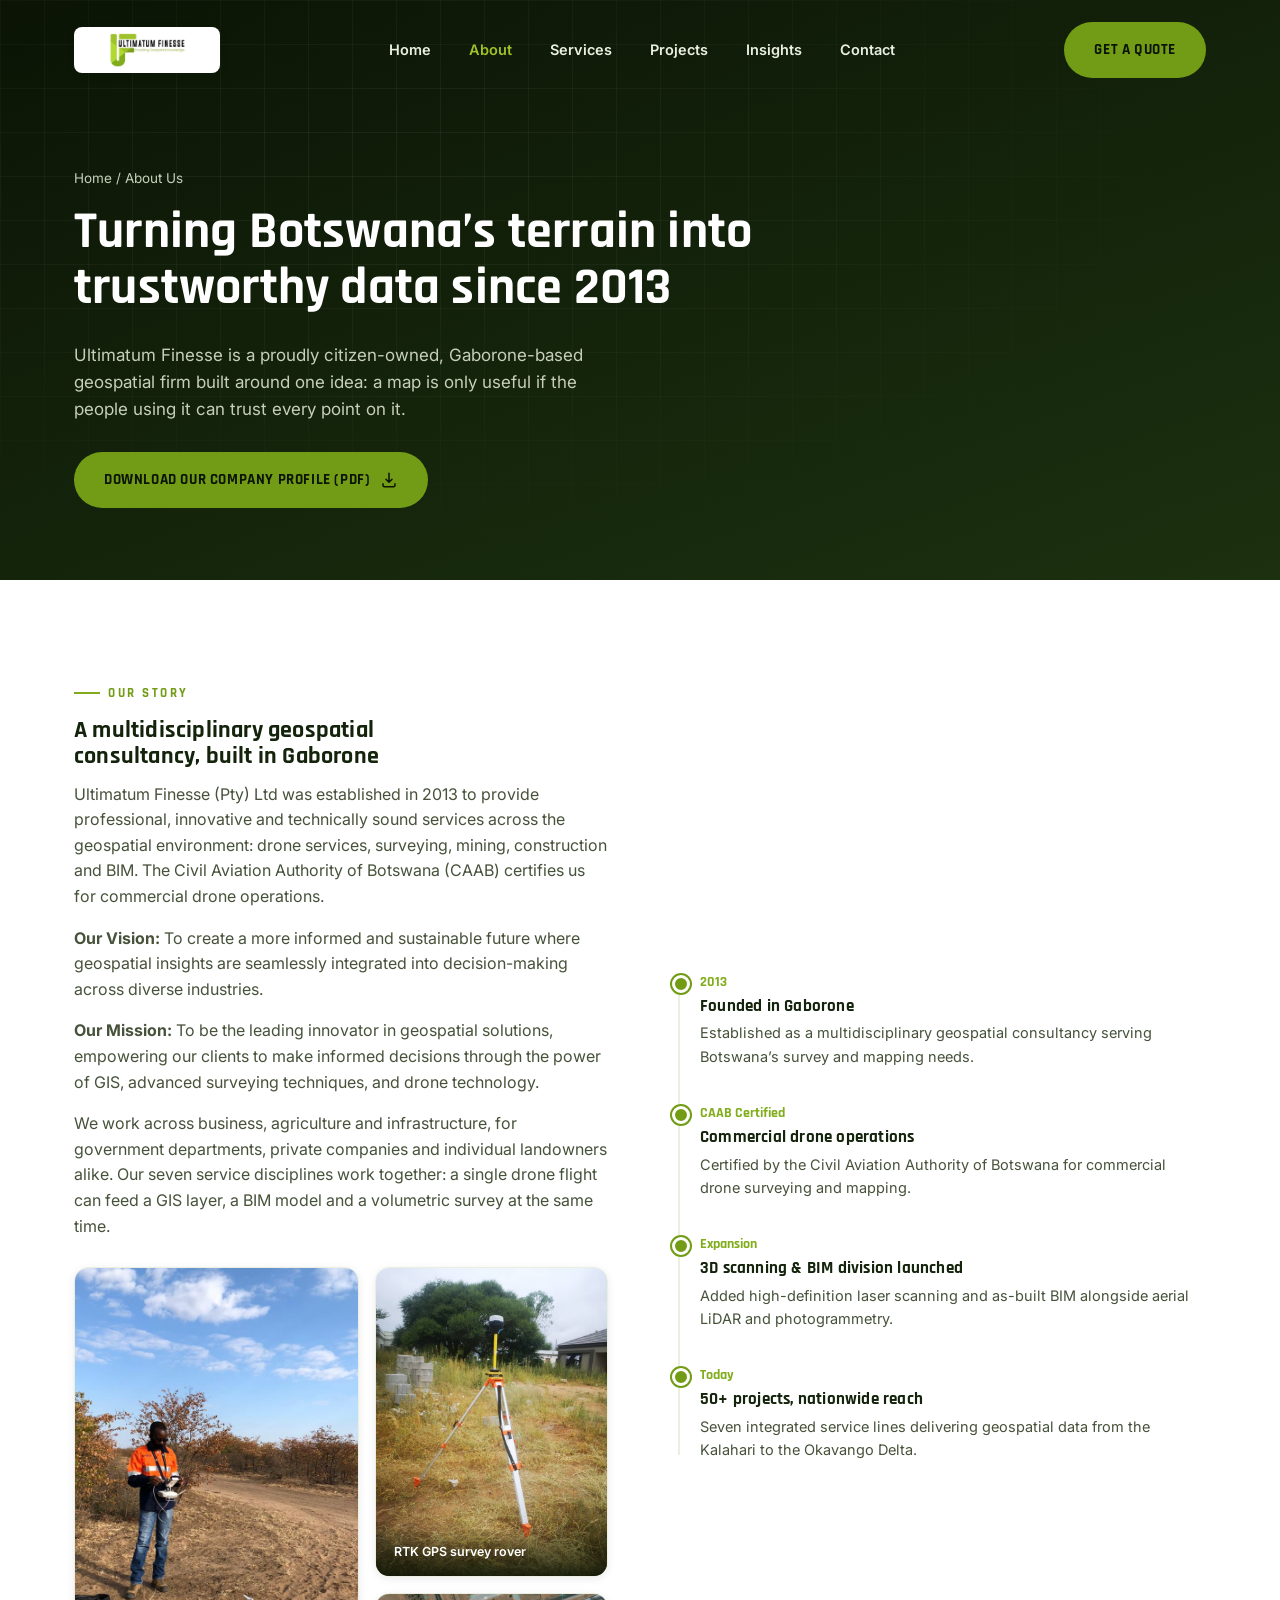
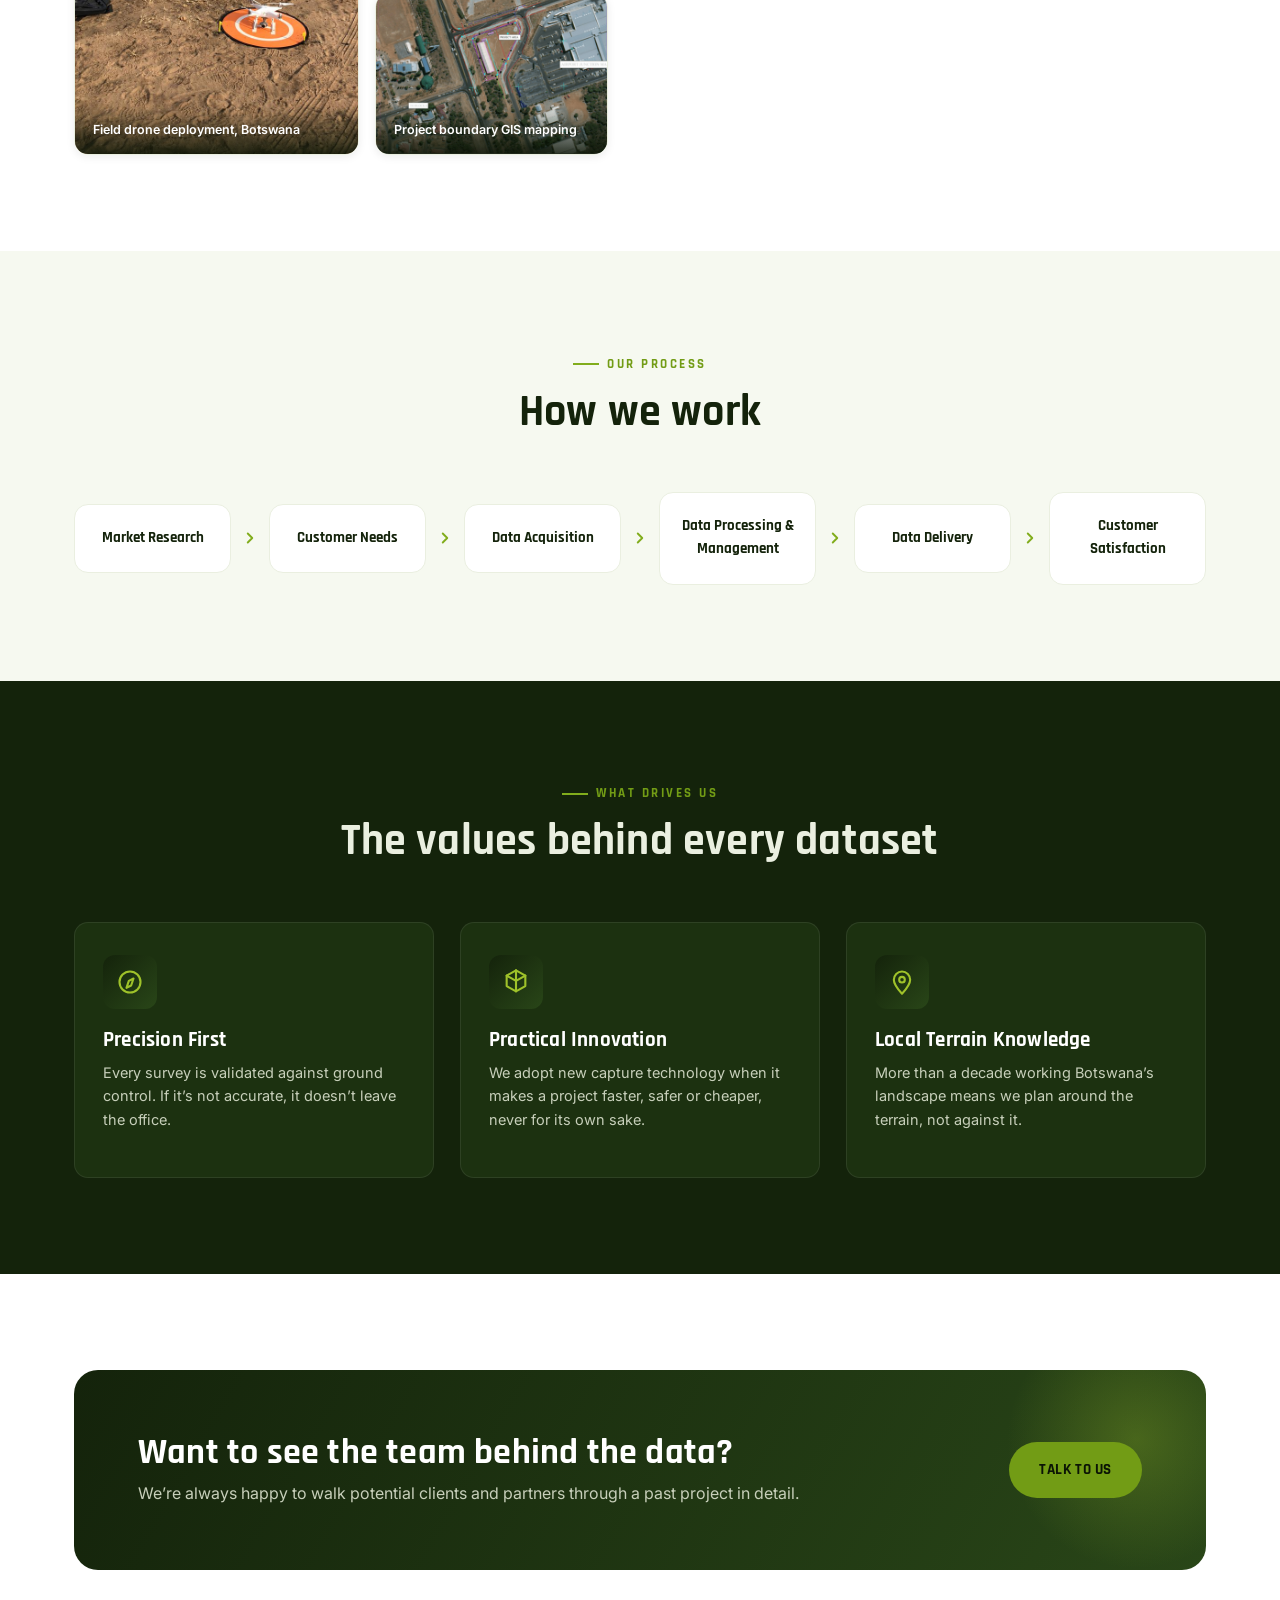
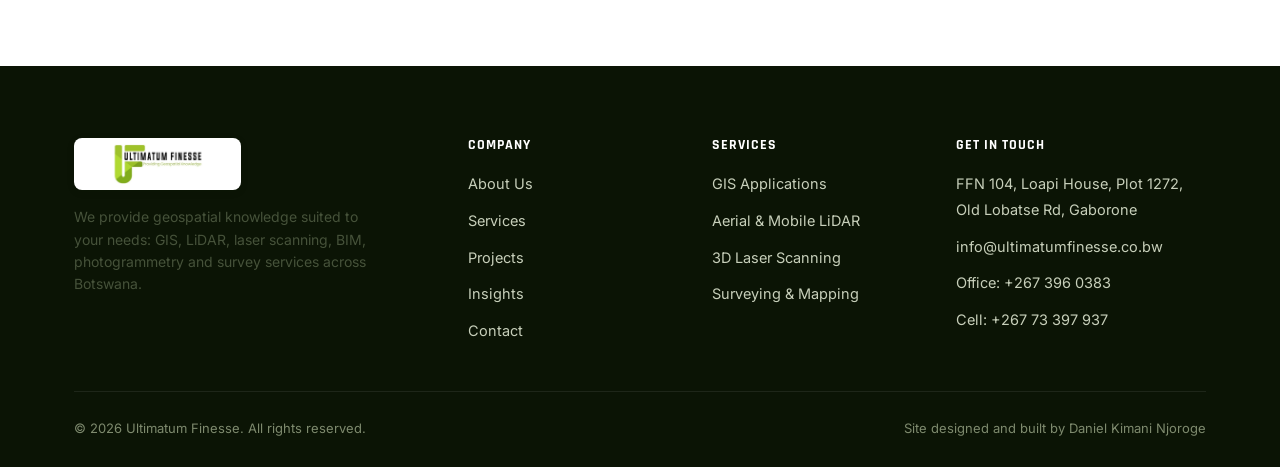
==== commit 58c17b0b: "Add Get Directions link and hyperlink the footer office address - Added a "Get Directions" button be" ====
--- a/about.html
+++ b/about.html
@@ -188,7 +188,7 @@
       <div class="footer-col">
         <h4>Get in Touch</h4>
         <ul>
-          <li>FFN 104, Loapi House, Plot 1272,<br>Old Lobatse Rd, Gaborone</li>
+          <li><a href="https://www.google.com/maps/dir/?api=1&destination=-24.663,25.906" target="_blank" rel="noopener">FFN 104, Loapi House, Plot 1272,<br>Old Lobatse Rd, Gaborone</a></li>
           <li><a href="mailto:info@ultimatumfinesse.co.bw">info@ultimatumfinesse.co.bw</a></li>
           <li><a href="tel:+2673960383">Office: +267 396 0383</a></li>
           <li><a href="tel:+26773397937">Cell: +267 73 397 937</a></li>
--- a/css/style.css
+++ b/css/style.css
@@ -499,6 +499,10 @@
   border: 1px solid var(--slate-100);
 }
 .service-detail-photo img { width: 100%; height: 100%; object-fit: cover; display: block; }
+/* Portrait-orientation service photos (survey tripod, drone operator): give them a
+   taller, portrait-friendly frame and a focal point so the subject isn't cropped. */
+.service-detail-photo.is-portrait { height: 260px; }
+.service-detail-photo.is-portrait img { object-position: center 45%; }
 .service-detail h3 { font-size: 26px; margin-bottom: 8px; }
 .service-detail .index-no {
   font-family: var(--font-display);
@@ -572,31 +576,68 @@
   pointer-events: auto;
   transform: translateX(-50%) translateY(0);
 }
-.client-logos {
-  display: grid;
-  grid-template-columns: repeat(4, 1fr);
+/* Auto-scrolling "trusted by" logo marquee */
+.logo-marquee {
+  overflow: hidden;
+  width: 100%;
+  -webkit-mask-image: linear-gradient(90deg, transparent, black 6%, black 94%, transparent);
+  mask-image: linear-gradient(90deg, transparent, black 6%, black 94%, transparent);
+}
+.logo-track {
+  display: flex;
+  width: max-content;
+  animation: logo-scroll 32s linear infinite;
+}
+.logo-marquee:hover .logo-track,
+.logo-marquee:focus-within .logo-track {
+  animation-play-state: paused;
+}
+.logo-track-group {
+  display: flex;
   gap: 20px;
-}
-.client-logo-card {
-  height: 110px;
+  flex-shrink: 0;
+  padding-right: 20px;
+}
+@keyframes logo-scroll {
+  from { transform: translateX(0); }
+  to { transform: translateX(-50%); }
+}
+@media (prefers-reduced-motion: reduce) {
+  .logo-track { animation: none; }
+}
+.logo-slide {
+  display: flex;
+  flex-direction: column;
+  align-items: center;
+  justify-content: center;
+  gap: 14px;
+  width: 230px;
+  height: 160px;
+  flex-shrink: 0;
   background: var(--white);
   border: 1px solid var(--slate-100);
   border-radius: var(--radius);
-  display: flex;
-  align-items: center;
-  justify-content: center;
-  padding: 20px 24px;
-  transition: transform 0.25s ease, box-shadow 0.25s ease;
-}
-.client-logo-card:hover { transform: translateY(-4px); box-shadow: var(--shadow-md); border-color: transparent; }
-.client-logo-card img {
+  padding: 22px 24px;
+  transition: transform 0.25s ease, box-shadow 0.25s ease, border-color 0.25s ease;
+}
+.logo-slide:hover {
+  transform: translateY(-4px);
+  box-shadow: var(--shadow-md);
+  border-color: transparent;
+}
+.logo-slide img {
   max-width: 100%;
-  max-height: 100%;
+  max-height: 60px;
   object-fit: contain;
-  filter: grayscale(1) opacity(0.55);
-  transition: filter 0.25s ease;
-}
-.client-logo-card:hover img { filter: grayscale(0) opacity(1); }
+}
+.logo-slide-name {
+  font-family: var(--font-display);
+  font-weight: 700;
+  font-size: 13.5px;
+  letter-spacing: 0.3px;
+  color: var(--slate-700);
+  text-align: center;
+}
 
 /* ============ REAL PHOTOGRAPHY ============ */
 .photo-frame {
@@ -934,7 +975,7 @@
 }
 .cta-band h2 { font-size: clamp(26px, 3vw, 36px); margin-bottom: 8px; }
 .cta-band p { color: var(--slate-300); margin: 0; }
-.cta-band-actions { display: flex; gap: 14px; position: relative; z-index: 1; }
+.cta-band-actions { display: flex; flex-wrap: wrap; justify-content: center; gap: 14px; position: relative; z-index: 1; }
 
 /* ============ CONTACT ============ */
 .contact-grid {
@@ -1079,6 +1120,14 @@
   .article-featured { grid-template-columns: 1fr; }
   .service-detail { grid-template-columns: 90px 1fr; }
   .service-detail-photo { grid-column: 1 / -1; order: 3; }
+  /* Full-width stacked row here is much wider than the portrait crop is tall;
+     cap the width so cover doesn't crush the subject out of frame. */
+  .service-detail-photo.is-portrait {
+    height: 340px;
+    max-width: 280px;
+    margin-left: auto;
+    margin-right: auto;
+  }
   .about-photo-grid { grid-template-columns: 1fr 1fr; }
 }
 
@@ -1092,10 +1141,20 @@
   .main-nav a { display: block; width: 100%; padding: 14px 10px; }
   .header-actions .btn-primary { display: none; }
   .nav-toggle { display: block; }
+  /* Larger, more prominent brand lockup at the top on mobile */
+  .brand-logo-badge { padding: 8px 14px; }
+  .brand-logo-badge img { height: 48px; }
   .services-grid, .articles-grid { grid-template-columns: 1fr; }
   .service-detail { grid-template-columns: 1fr; }
+  /* Portrait photos need a taller, width-capped frame on full-width mobile rows */
+  .service-detail-photo.is-portrait {
+    height: 360px;
+    max-width: 320px;
+    margin-left: auto;
+    margin-right: auto;
+  }
   .cta-band { flex-direction: column; text-align: center; padding: 44px 28px; }
-  .cta-band-actions { justify-content: center; }
+  .cta-band-actions { justify-content: center; width: 100%; }
   .form-row-2 { grid-template-columns: 1fr; }
   .footer-grid { grid-template-columns: 1fr; gap: 32px; }
   .section { padding: 64px 0; }
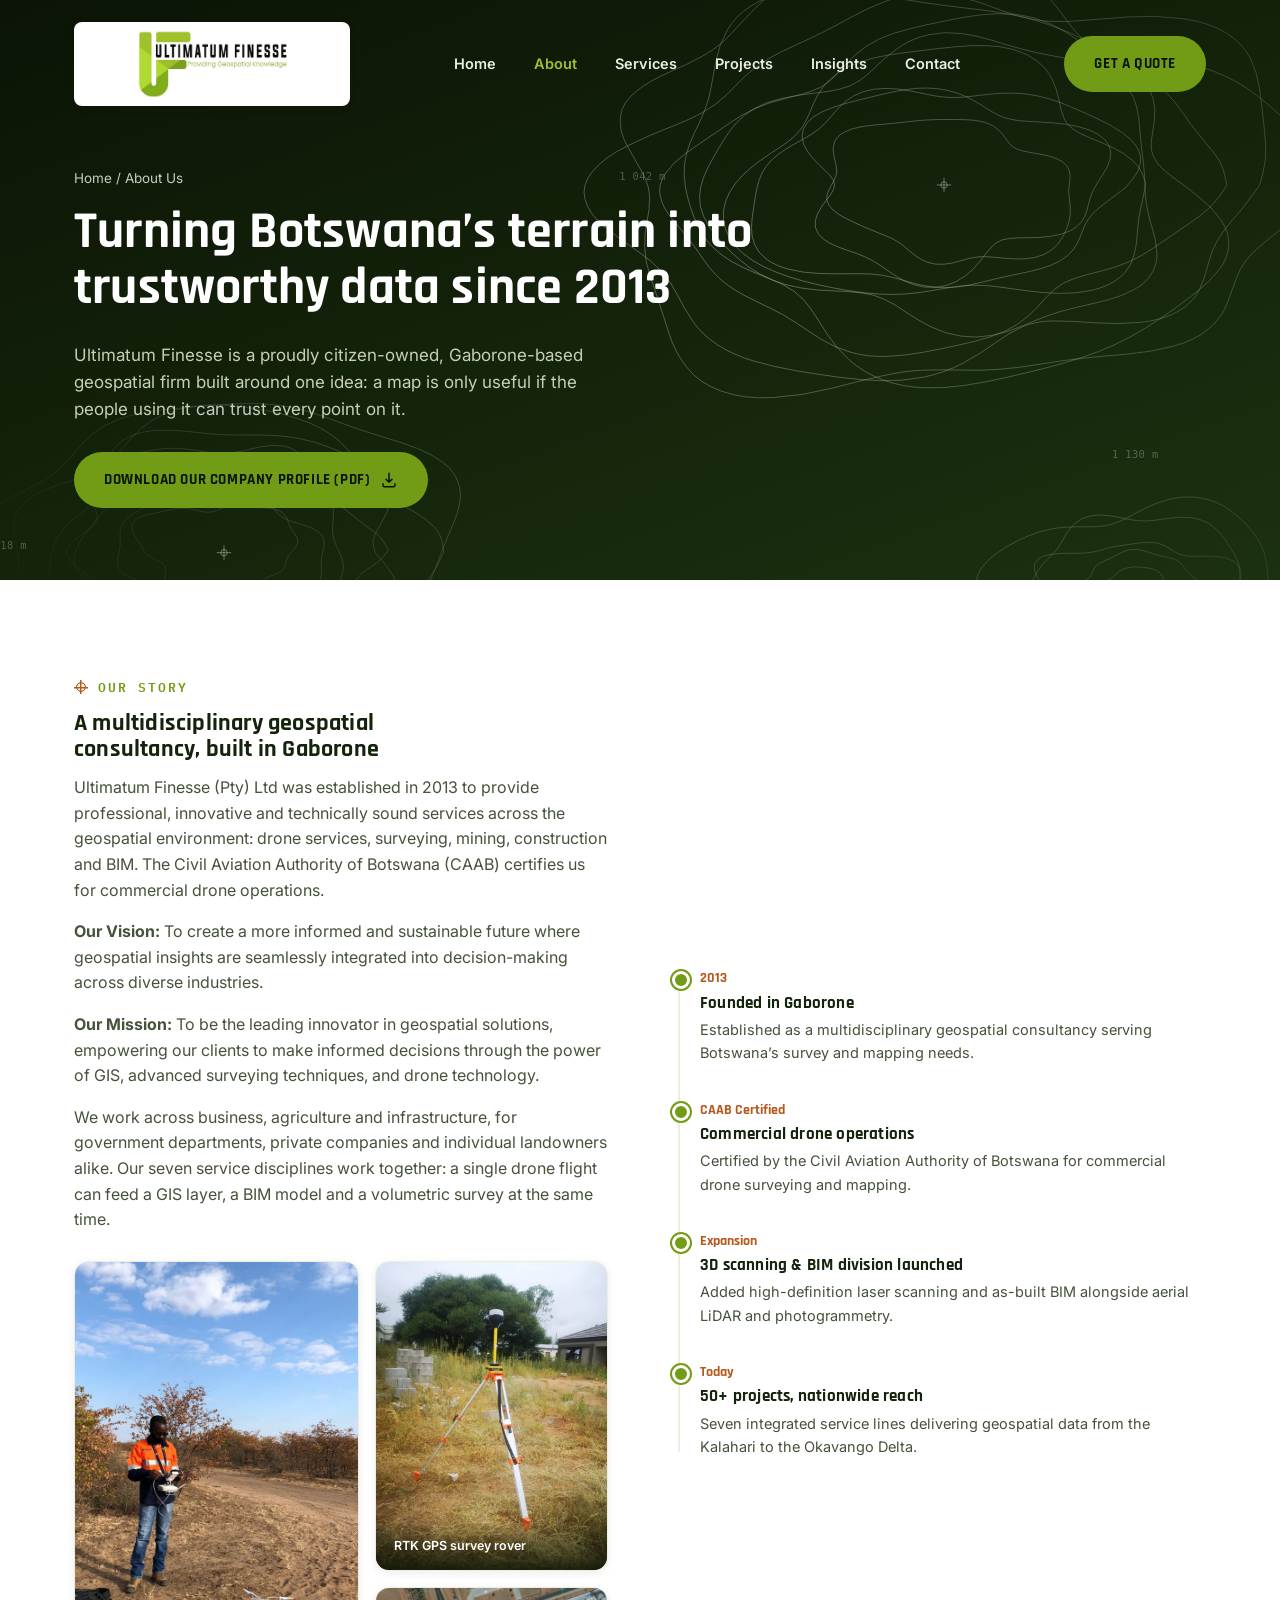
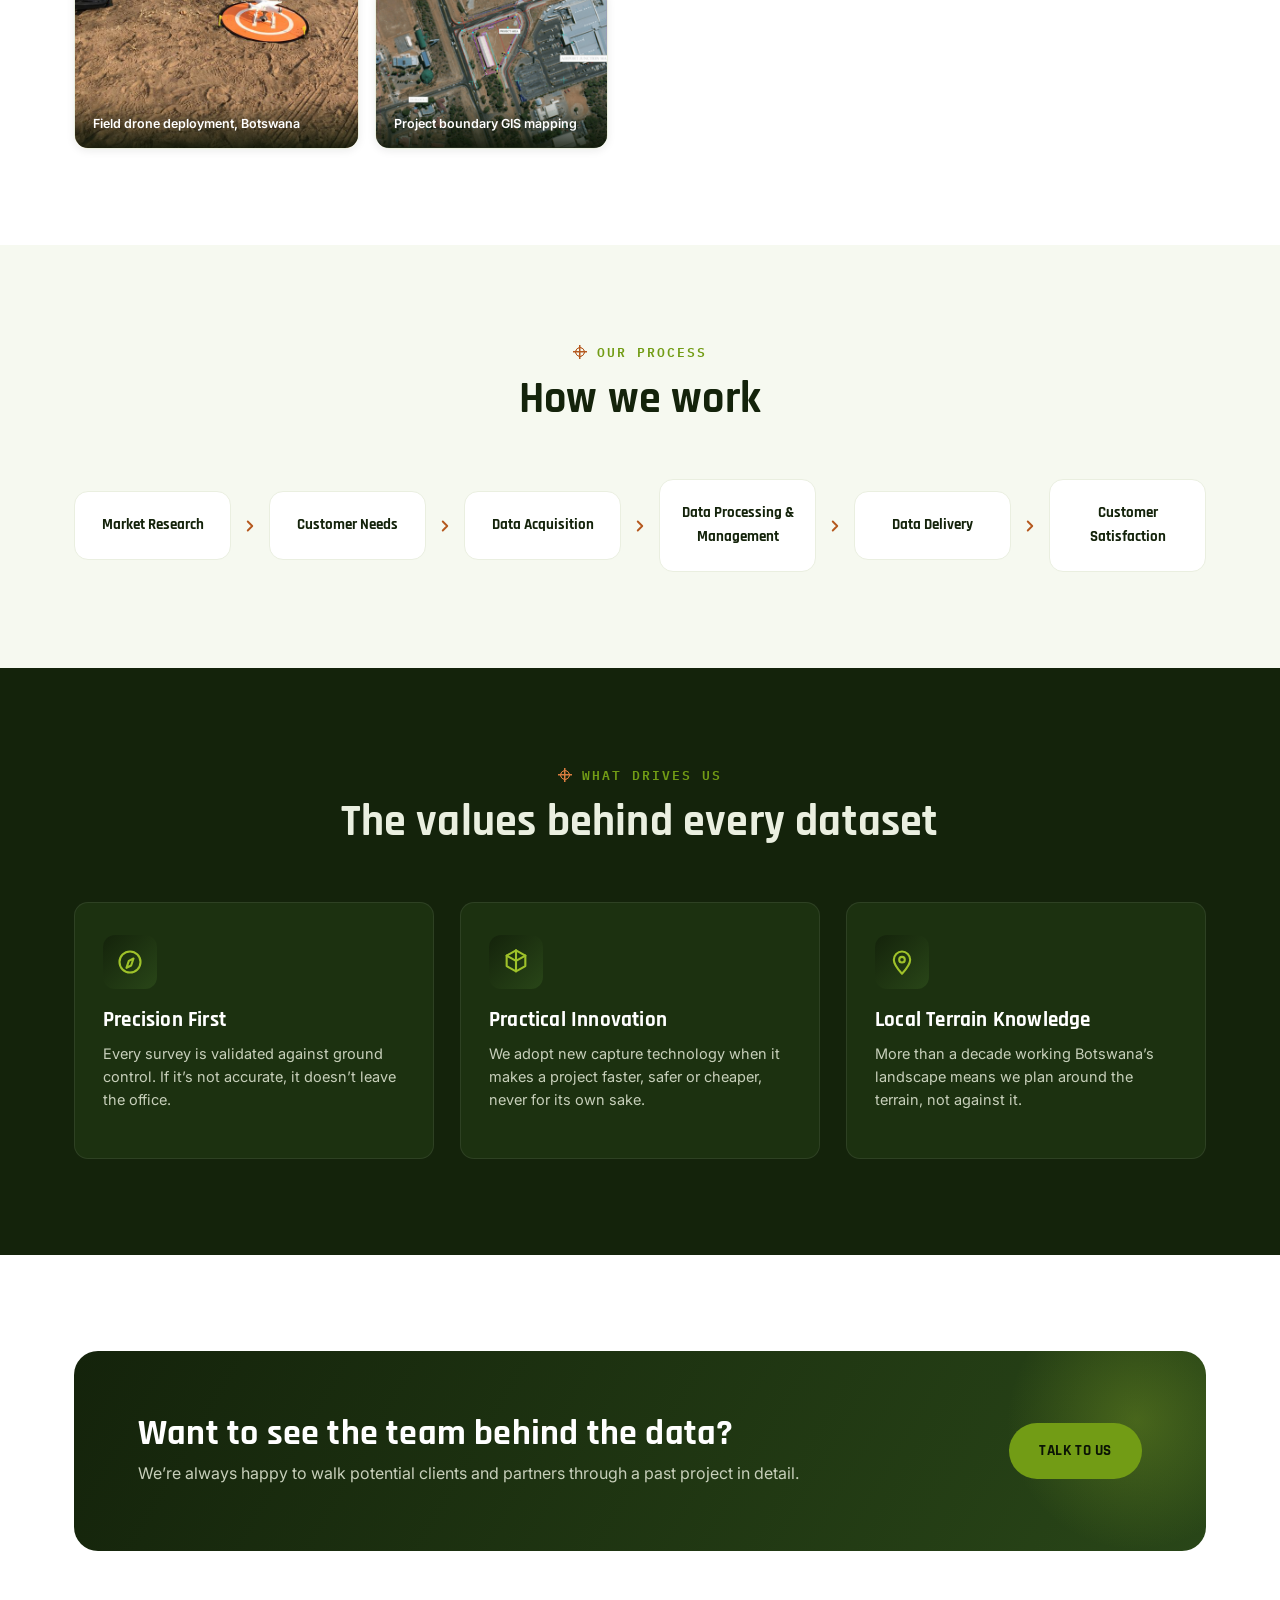
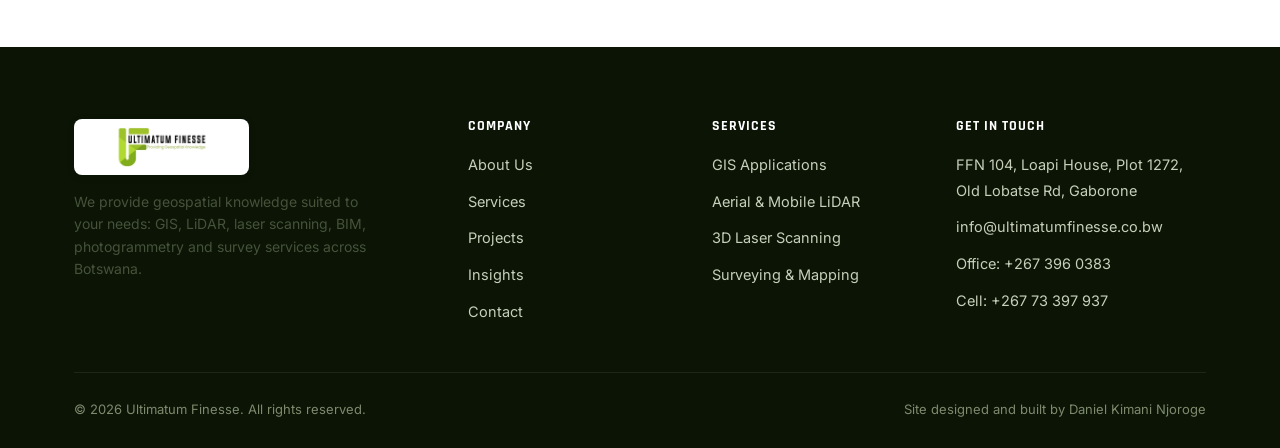
==== commit 74ef04bc: "Premium design pass: contour-line signature, mono data typography, terracotta accent Replaces the ge" ====
--- a/about.html
+++ b/about.html
@@ -8,7 +8,7 @@
 <meta name="description" content="Over a decade of geospatial expertise in Botswana. Learn about Ultimatum Finesse’s mission, values and milestones.">
 <link rel="preconnect" href="https://fonts.googleapis.com">
 <link rel="preconnect" href="https://fonts.gstatic.com" crossorigin>
-<link href="https://fonts.googleapis.com/css2?family=Rajdhani:wght@600;700&family=Inter:wght@400;500;600;700&display=swap" rel="stylesheet">
+<link href="https://fonts.googleapis.com/css2?family=Rajdhani:wght@600;700&family=Inter:wght@400;500;600;700&family=IBM+Plex+Mono:wght@500;600;700&display=swap" rel="stylesheet">
 <link rel="stylesheet" href="css/style.css">
 </head>
 <body>
@@ -188,7 +188,7 @@
       <div class="footer-col">
         <h4>Get in Touch</h4>
         <ul>
-          <li><a href="https://www.google.com/maps/dir/?api=1&destination=-24.663,25.906" target="_blank" rel="noopener">FFN 104, Loapi House, Plot 1272,<br>Old Lobatse Rd, Gaborone</a></li>
+          <li><a href="https://www.google.com/maps/dir/?api=1&destination=-24.6721551,25.9063727" target="_blank" rel="noopener">FFN 104, Loapi House, Plot 1272,<br>Old Lobatse Rd, Gaborone</a></li>
           <li><a href="mailto:info@ultimatumfinesse.co.bw">info@ultimatumfinesse.co.bw</a></li>
           <li><a href="tel:+2673960383">Office: +267 396 0383</a></li>
           <li><a href="tel:+26773397937">Cell: +267 73 397 937</a></li>
--- a/css/style.css
+++ b/css/style.css
@@ -15,8 +15,6 @@
   --emerald-500: #729c15;
   --emerald-400: #9fc22a;
   --emerald-300: #cfe873;
-  --amber-500: #81ad1c;
-  --amber-400: #b0d932;
   --slate-50: #f6f9f0;
   --slate-100: #eaefe0;
   --slate-300: #c7cfba;
@@ -24,8 +22,16 @@
   --slate-700: #46523a;
   --white: #ffffff;
 
+  /* Warm accent sampled from Kalahari sand / sunset over the Okavango --
+     used only for survey-annotation details (index marks, benchmarks,
+     timeline years), never for primary UI, so it reads as a deliberate
+     second voice rather than a competing brand color. */
+  --terracotta-500: #b5591f;
+  --terracotta-400: #d97b3f;
+
   --font-display: "Rajdhani", sans-serif;
   --font-body: "Inter", sans-serif;
+  --font-mono: "IBM Plex Mono", ui-monospace, "SFMono-Regular", Menlo, monospace;
 
   --shadow-sm: 0 2px 8px rgba(11, 20, 5, 0.08);
   --shadow-md: 0 8px 30px rgba(11, 20, 5, 0.12);
@@ -116,21 +122,31 @@
 .eyebrow {
   display: inline-flex;
   align-items: center;
-  gap: 8px;
-  font-family: var(--font-display);
-  font-weight: 700;
-  font-size: 13px;
-  letter-spacing: 2.5px;
+  gap: 10px;
+  font-family: var(--font-mono);
+  font-weight: 600;
+  font-size: 12.5px;
+  letter-spacing: 2px;
   text-transform: uppercase;
   color: var(--emerald-500);
   margin-bottom: 14px;
 }
+/* Benchmark mark: a small survey-crosshair, standing in for the generic
+   dash/rule most sites use ahead of an eyebrow label. */
 .eyebrow::before {
   content: "";
-  width: 26px;
-  height: 2px;
-  background: var(--amber-500);
+  width: 14px;
+  height: 14px;
+  flex-shrink: 0;
+  color: var(--terracotta-500);
+  background:
+    linear-gradient(currentColor, currentColor) center / 100% 1.5px no-repeat,
+    linear-gradient(currentColor, currentColor) center / 1.5px 100% no-repeat,
+    radial-gradient(circle, transparent 3.5px, currentColor 4px, currentColor 4.6px, transparent 5px);
   display: inline-block;
+}
+.section--dark .eyebrow::before, .hero .eyebrow::before, .page-hero .eyebrow::before {
+  color: var(--terracotta-400);
 }
 
 .section {
@@ -172,7 +188,7 @@
   background: var(--emerald-500);
   color: var(--navy-950);
 }
-.btn-primary:hover { background: var(--amber-500); transform: translateY(-2px); box-shadow: var(--shadow-md); }
+.btn-primary:hover { background: var(--emerald-400); transform: translateY(-2px); box-shadow: var(--shadow-md); }
 .btn-outline {
   border-color: rgba(255,255,255,0.35);
   color: var(--white);
@@ -231,12 +247,12 @@
 .brand-logo-badge {
   background: var(--white);
   border-radius: 8px;
-  padding: 6px 12px;
+  padding: 8px 16px;
   display: flex;
   align-items: center;
   box-shadow: var(--shadow-sm);
 }
-.brand-logo-badge img { height: 34px; width: auto; display: block; }
+.brand-logo-badge img { height: 68px; width: auto; display: block; }
 .footer-brand .brand-logo-badge img { height: 40px; }
 .brand span.sub {
   display: block;
@@ -298,15 +314,17 @@
   overflow: hidden;
   padding-top: 120px;
 }
+/* Signature backdrop: procedurally-generated contour rings, standing in
+   for the terrain data this company actually produces -- not a generic
+   dot-grid. See assets/contour-field.svg. */
 .hero::before {
   content: "";
   position: absolute;
   inset: 0;
-  background-image:
-    linear-gradient(rgba(255,255,255,0.045) 1px, transparent 1px),
-    linear-gradient(90deg, rgba(255,255,255,0.045) 1px, transparent 1px);
-  background-size: 44px 44px;
-  mask-image: radial-gradient(ellipse at 60% 40%, black 10%, transparent 72%);
+  background-image: url("../assets/contour-field.svg");
+  background-size: cover;
+  background-position: 62% 40%;
+  opacity: 0.9;
   pointer-events: none;
 }
 .hero-grid {
@@ -367,6 +385,24 @@
   box-shadow: 0 0 0 0 rgba(176,217,50,0.7);
   animation: pulse 1.8s infinite;
 }
+/* Coordinate readout, styled like a GIS viewport's cursor-position overlay --
+   real numbers (Gaborone HQ), not a decorative flourish. */
+.hero-panel-coords {
+  position: absolute;
+  bottom: 16px;
+  left: 16px;
+  z-index: 500;
+  background: rgba(11,20,5,0.78);
+  backdrop-filter: blur(6px);
+  color: var(--slate-100);
+  font-family: var(--font-mono);
+  font-size: 11.5px;
+  letter-spacing: 0.3px;
+  padding: 7px 12px;
+  border-radius: 8px;
+  border: 1px solid rgba(255,255,255,0.1);
+}
+.hero-panel-coords .deg { color: var(--terracotta-400); }
 @keyframes pulse {
   0% { box-shadow: 0 0 0 0 rgba(176,217,50,0.6); }
   70% { box-shadow: 0 0 0 10px rgba(176,217,50,0); }
@@ -387,10 +423,11 @@
 }
 .stat { text-align: center; }
 .stat-num {
-  font-family: var(--font-display);
-  font-size: clamp(32px, 4vw, 46px);
-  font-weight: 700;
+  font-family: var(--font-mono);
+  font-size: clamp(28px, 3.6vw, 40px);
+  font-weight: 600;
   color: var(--emerald-400);
+  font-variant-numeric: tabular-nums;
 }
 .stat-label {
   font-size: 13px;
@@ -505,11 +542,11 @@
 .service-detail-photo.is-portrait img { object-position: center 45%; }
 .service-detail h3 { font-size: 26px; margin-bottom: 8px; }
 .service-detail .index-no {
-  font-family: var(--font-display);
-  font-size: 13px;
-  color: var(--amber-500);
-  font-weight: 700;
-  letter-spacing: 1px;
+  font-family: var(--font-mono);
+  font-size: 12.5px;
+  color: var(--terracotta-500);
+  font-weight: 600;
+  letter-spacing: 0.5px;
 }
 
 /* ============ CLIENTS ============ */
@@ -764,9 +801,10 @@
   display: flex;
   align-items: center;
   gap: 8px;
-  font-size: 12.5px;
+  font-family: var(--font-mono);
+  font-size: 12px;
   color: var(--slate-500);
-  font-weight: 600;
+  font-weight: 500;
   border-top: 1px solid var(--slate-100);
   padding-top: 14px;
   margin-top: auto;
@@ -800,6 +838,13 @@
 .article-featured .photo-frame { height: 320px; }
 
 /* ============ MAP / PROJECTS ============ */
+.uf-marker {
+  display: flex;
+  align-items: center;
+  justify-content: center;
+  background: transparent;
+  border: none;
+}
 .map-toolbar {
   display: flex;
   flex-wrap: wrap;
@@ -917,7 +962,7 @@
   content: ""; position: absolute; left: -28px; top: 4px; width: 12px; height: 12px;
   border-radius: 50%; background: var(--emerald-500); border: 3px solid var(--white); box-shadow: 0 0 0 2px var(--emerald-500);
 }
-.timeline-year { font-family: var(--font-display); font-weight: 700; color: var(--amber-500); font-size: 14px; }
+.timeline-year { font-family: var(--font-display); font-weight: 700; color: var(--terracotta-500); font-size: 14px; }
 .timeline-item h4 { margin: 4px 0 6px; font-size: 17px; }
 .timeline-item p { font-size: 14.5px; margin: 0; }
 
@@ -944,7 +989,7 @@
   display: flex;
   align-items: center;
   justify-content: center;
-  color: var(--amber-500);
+  color: var(--terracotta-500);
 }
 .process-arrow svg { width: 18px; height: 18px; }
 @media (max-width: 760px) {
@@ -1093,9 +1138,10 @@
 .page-hero::before {
   content: "";
   position: absolute; inset: 0;
-  background-image: linear-gradient(rgba(255,255,255,0.05) 1px, transparent 1px), linear-gradient(90deg, rgba(255,255,255,0.05) 1px, transparent 1px);
-  background-size: 44px 44px;
-  mask-image: radial-gradient(ellipse at 30% 30%, black 10%, transparent 70%);
+  background-image: url("../assets/contour-field.svg");
+  background-size: cover;
+  background-position: 30% 25%;
+  opacity: 0.7;
 }
 .page-hero .container { position: relative; z-index: 1; }
 .breadcrumb { font-size: 13.5px; color: var(--slate-300); margin-bottom: 14px; }
@@ -1143,7 +1189,7 @@
   .nav-toggle { display: block; }
   /* Larger, more prominent brand lockup at the top on mobile */
   .brand-logo-badge { padding: 8px 14px; }
-  .brand-logo-badge img { height: 48px; }
+  .brand-logo-badge img { height: 56px; }
   .services-grid, .articles-grid { grid-template-columns: 1fr; }
   .service-detail { grid-template-columns: 1fr; }
   /* Portrait photos need a taller, width-capped frame on full-width mobile rows */
